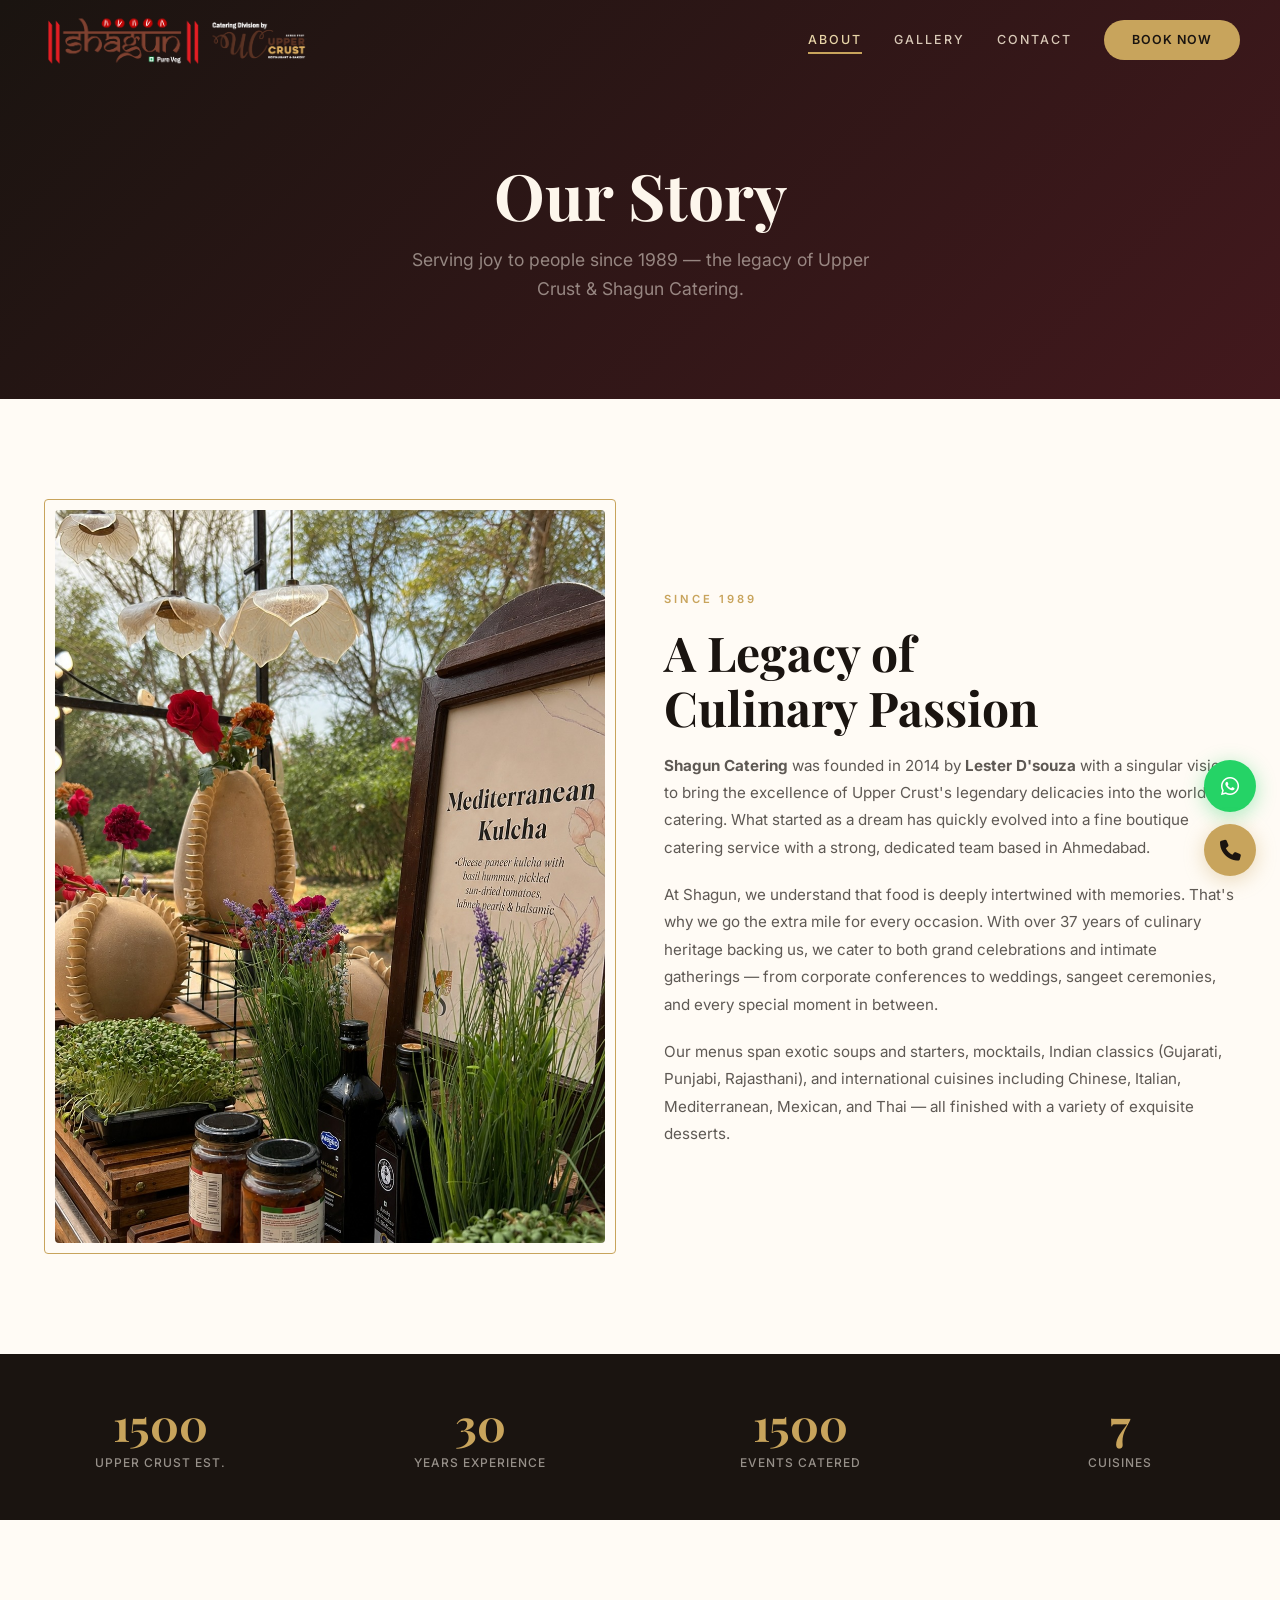
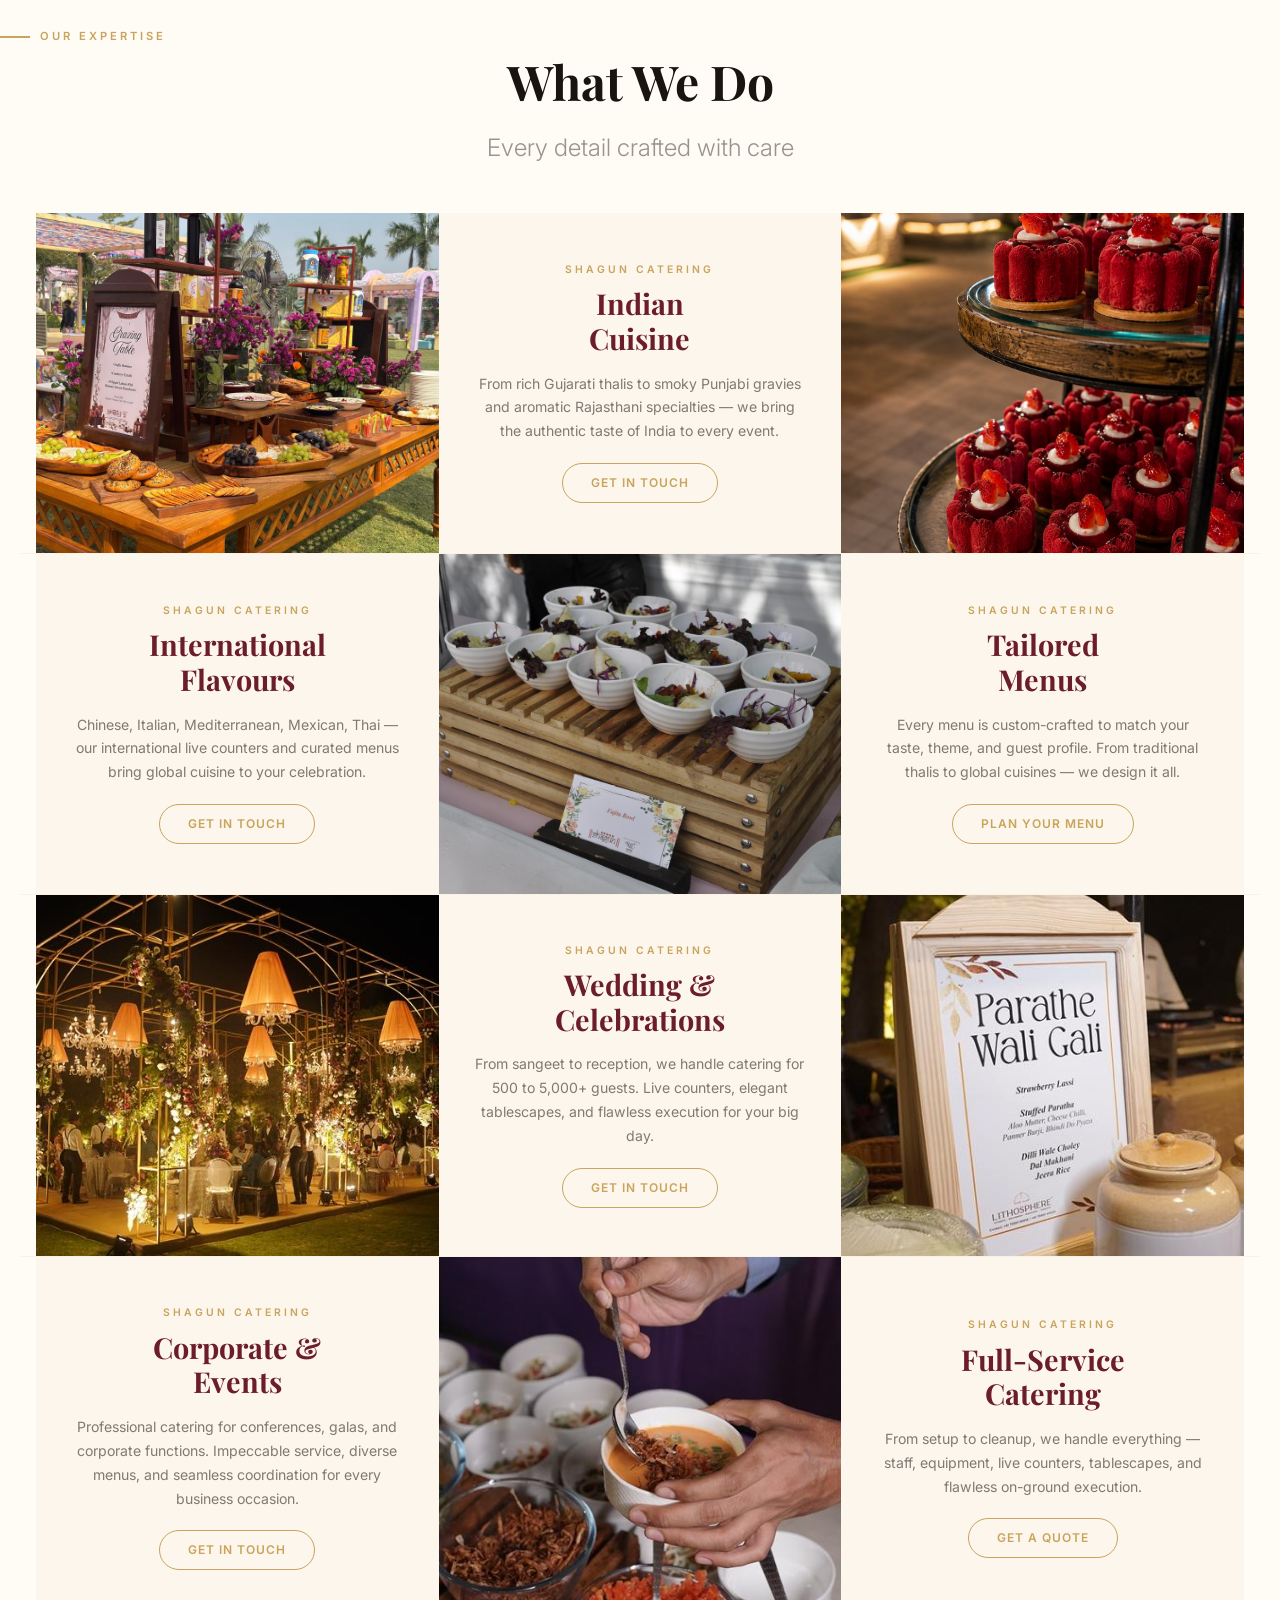
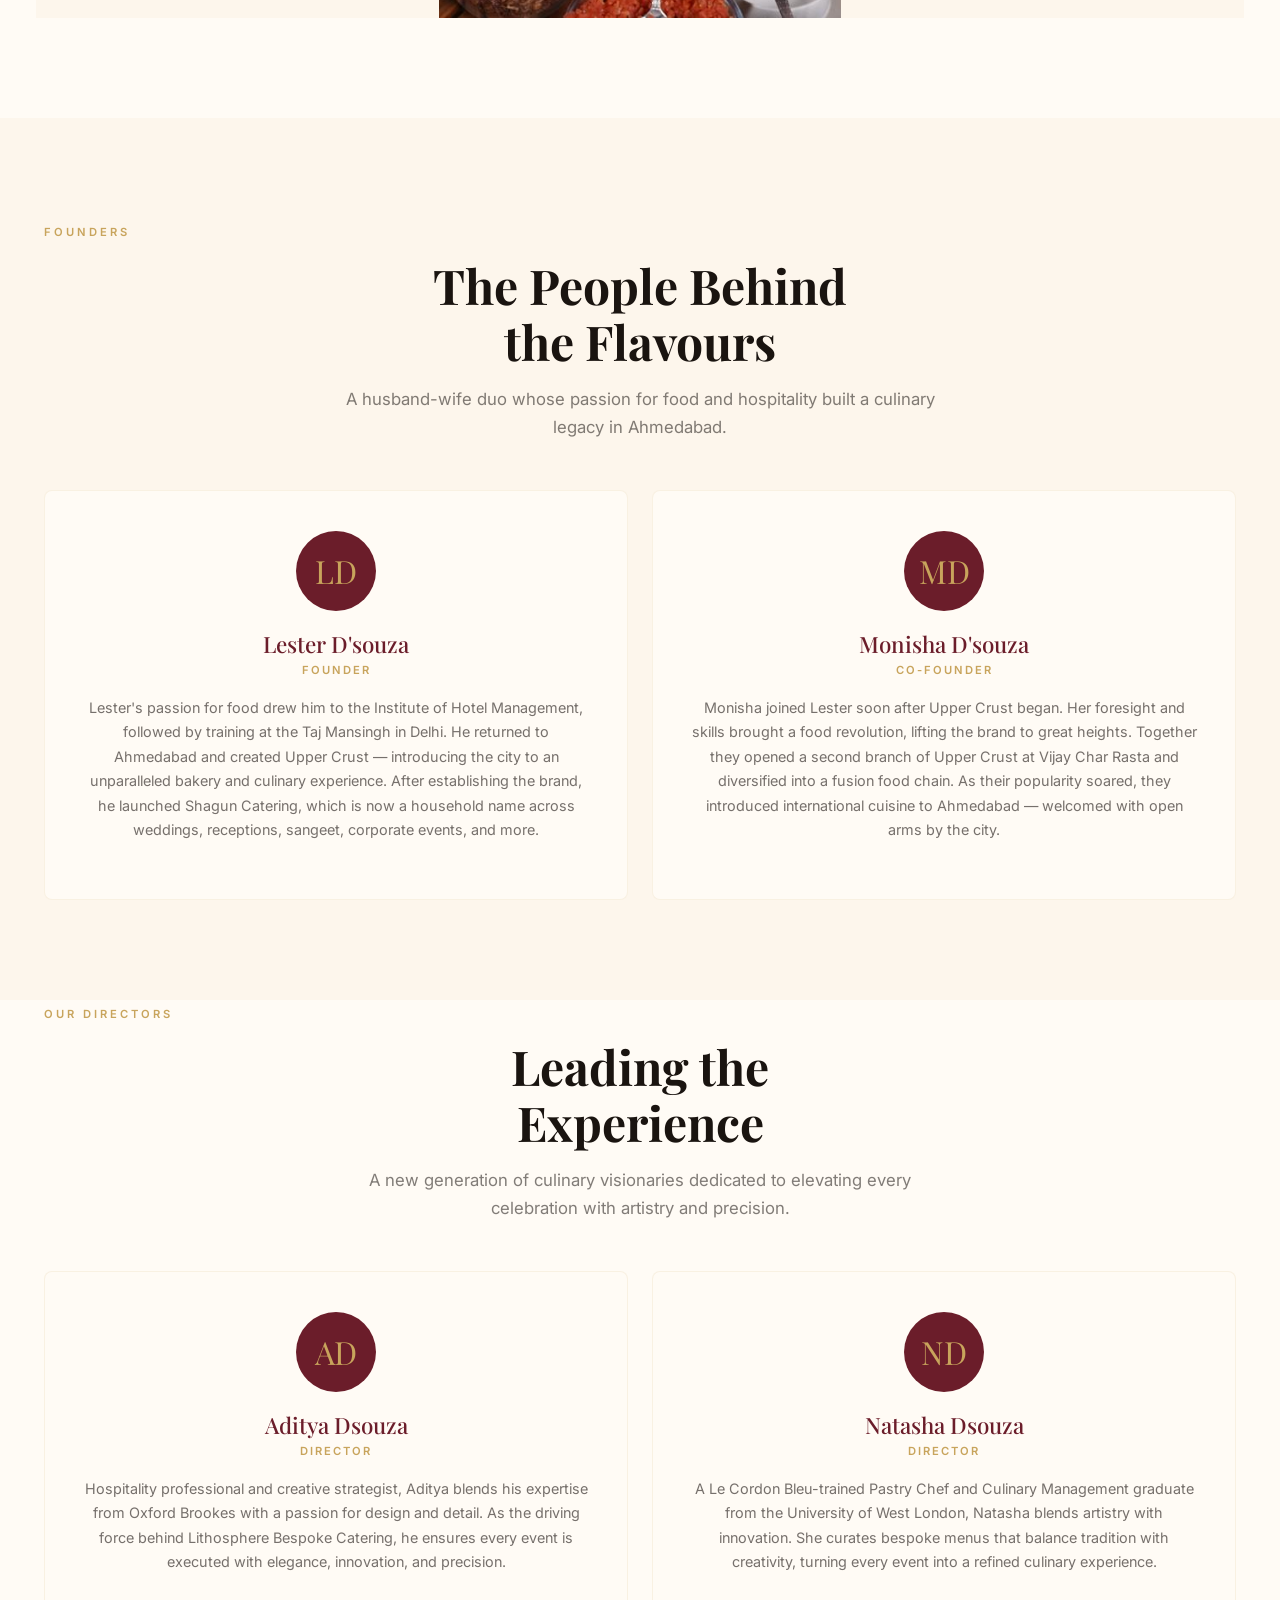
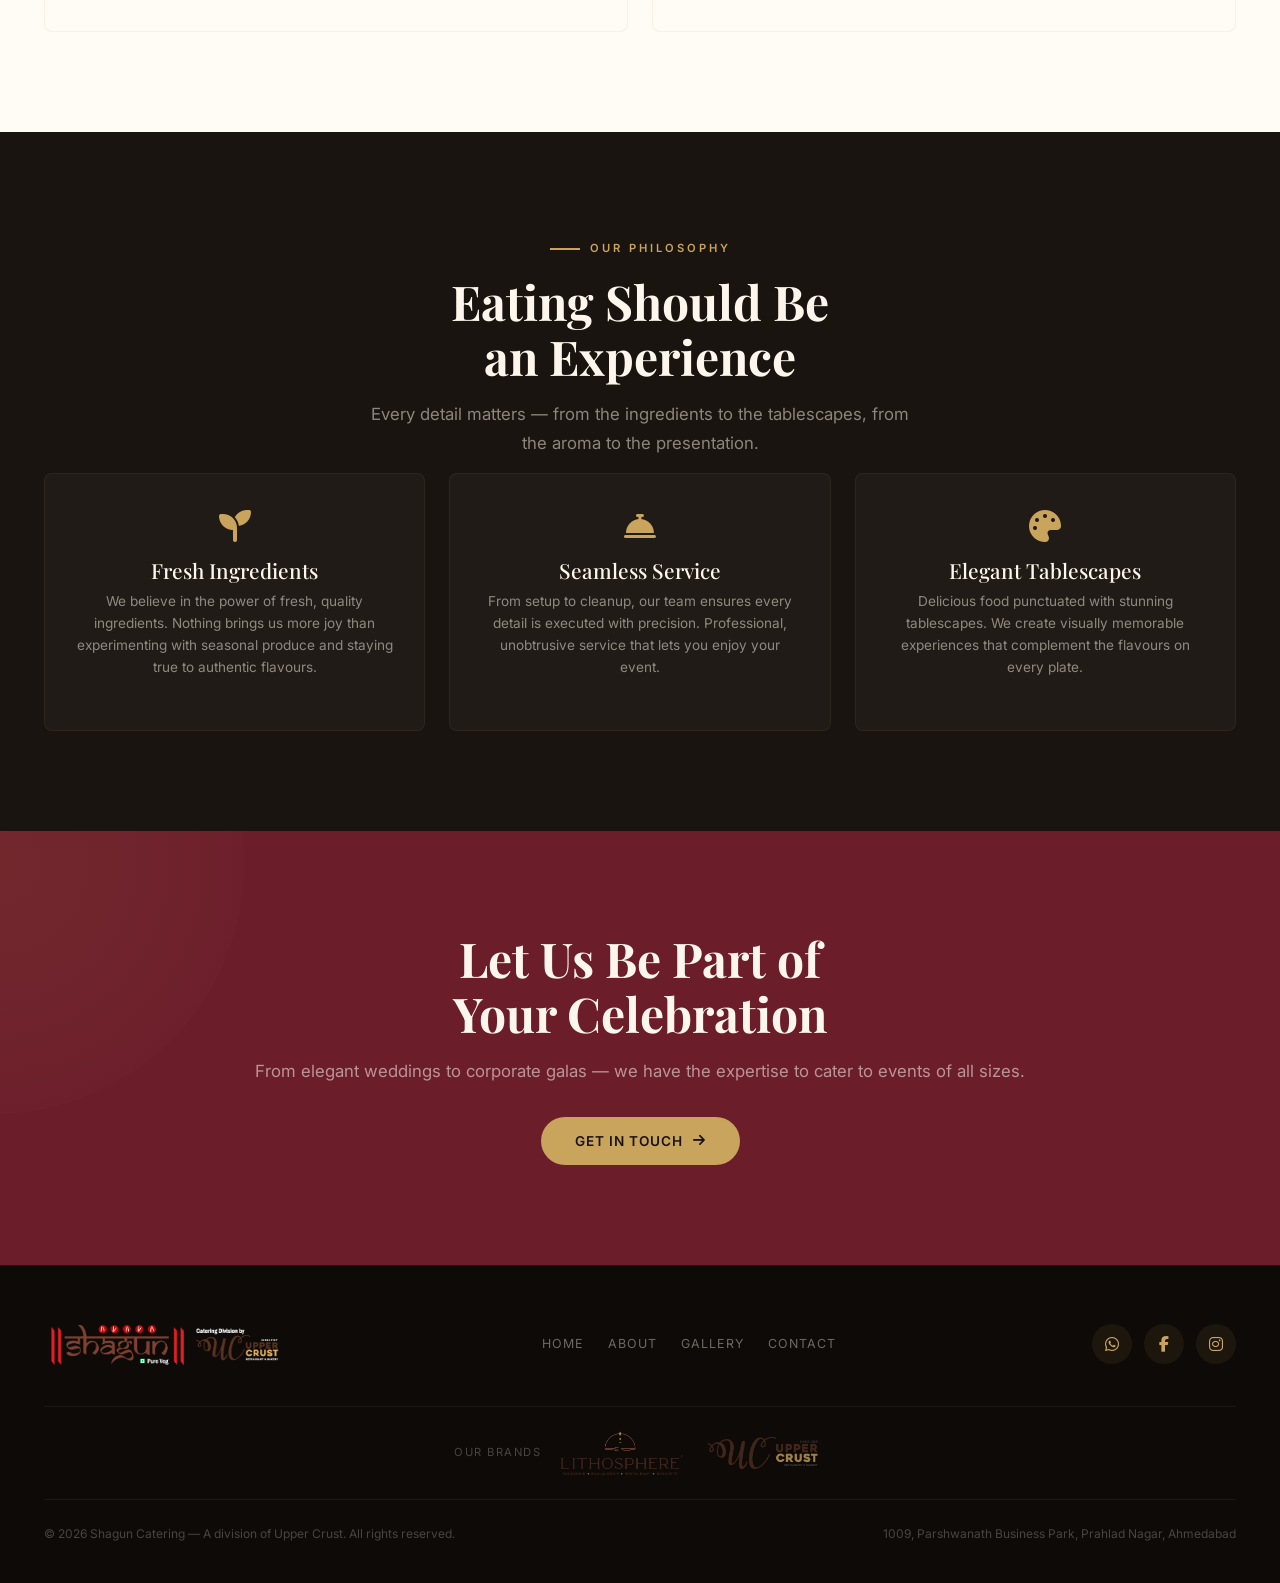
==== about.html @ 5790ae82 "Initial commit — Shagun Catering website" ====
<!DOCTYPE html>
<html lang="en">

<head>
  <meta charset="UTF-8">
  <meta name="viewport" content="width=device-width, initial-scale=1.0">
  <title>About Shagun Catering | Ahmedabad's Trusted Caterer Since 1989</title>
  <meta name="description"
    content="Learn about Shagun Catering — a division of Upper Crust. Founded by Lester & Monisha D'souza. Over 37 years of culinary excellence in Ahmedabad for weddings, corporate events & more.">
  <meta name="keywords"
    content="about Shagun Catering, Upper Crust Ahmedabad, Lester D'souza, catering Ahmedabad history, best caterer Ahmedabad">
  <meta name="author" content="Shagun Catering — A Division of Upper Crust">
  <!-- Open Graph -->
  <meta property="og:type" content="website">
  <meta property="og:site_name" content="Shagun Catering">
  <meta property="og:title" content="About Shagun Catering | Ahmedabad's Trusted Caterer Since 1989">
  <meta property="og:description"
    content="Learn about Shagun Catering — a division of Upper Crust. Over 37 years of culinary excellence in Ahmedabad.">
  <meta property="og:url" content="https://shaguncatering.com/about.html">
  <meta property="og:image" content="https://shaguncatering.com/images/Shagun-01%20shay.png">
  <meta property="og:locale" content="en_IN">
  <!-- Twitter Card -->
  <meta name="twitter:card" content="summary_large_image">
  <meta name="twitter:title" content="About Shagun Catering | Ahmedabad's Trusted Caterer Since 1989">
  <meta name="twitter:description"
    content="Learn about Shagun Catering — a division of Upper Crust. Over 37 years of culinary excellence.">
  <meta name="twitter:image" content="https://shaguncatering.com/images/Shagun-01%20shay.png">
  <!-- Canonical -->
  <link rel="canonical" href="https://shaguncatering.com/about.html">
  <!-- JSON-LD BreadcrumbList -->
  <script type="application/ld+json">
  {
    "@context": "https://schema.org",
    "@type": "BreadcrumbList",
    "itemListElement": [
      { "@type": "ListItem", "position": 1, "name": "Home", "item": "https://shaguncatering.com/" },
      { "@type": "ListItem", "position": 2, "name": "About", "item": "https://shaguncatering.com/about.html" }
    ]
  }
  </script>
  <!-- JSON-LD LocalBusiness -->
  <script type="application/ld+json">
  {
    "@context": "https://schema.org",
    "@type": "LocalBusiness",
    "name": "Shagun Catering",
    "alternateName": "Shagun Catering — A Division of Upper Crust",
    "description": "Ahmedabad's premier catering service since 1989. Specializing in weddings, corporate events, sangeet, and private celebrations.",
    "image": "https://shaguncatering.com/images/Shagun-01%20shay.png",
    "url": "https://shaguncatering.com/",
    "telephone": "+918980003121",
    "email": "catering@cafeuppercrust.com",
    "foundingDate": "1989",
    "areaServed": "Ahmedabad",
    "address": {
      "@type": "PostalAddress",
      "streetAddress": "1009, Parshwanath Business Park, Nr. Auda Garden, Prahlad Nagar",
      "addressLocality": "Ahmedabad",
      "addressRegion": "Gujarat",
      "postalCode": "380015",
      "addressCountry": "IN"
    },
    "parentOrganization": {
      "@type": "Organization",
      "name": "Upper Crust"
    },
    "aggregateRating": {
      "@type": "AggregateRating",
      "ratingValue": "4.9",
      "bestRating": "5",
      "ratingCount": "500"
    },
    "openingHoursSpecification": [
      {
        "@type": "OpeningHoursSpecification",
        "dayOfWeek": ["Monday","Tuesday","Wednesday","Thursday","Friday","Saturday"],
        "opens": "10:00",
        "closes": "20:00"
      }
    ],
    "sameAs": [
      "https://www.facebook.com/Shagun.uppercrust/",
      "https://www.instagram.com/shagunuppercrust/"
    ]
  }
  </script>
  <link rel="preconnect" href="https://fonts.googleapis.com">
  <link rel="preconnect" href="https://fonts.gstatic.com" crossorigin>
  <link
    href="https://fonts.googleapis.com/css2?family=Playfair+Display:ital,wght@0,400;0,500;0,600;0,700;0,800;1,400;1,500&family=Inter:wght@300;400;500;600;700&family=Great+Vibes&display=swap"
    rel="stylesheet">
  <link rel="stylesheet" href="https://cdnjs.cloudflare.com/ajax/libs/font-awesome/6.5.1/css/all.min.css">
  <link rel="icon" type="image/png" href="images/Shagun-01%20shay.png">
  <link href="https://cdn.jsdelivr.net/npm/bootstrap@5.3.3/dist/css/bootstrap.min.css" rel="stylesheet">
  <link rel="stylesheet" href="style.css">
</head>

<body>

  <nav class="nav" id="nav">
    <a href="index.html" class="nav-logo">
      <img src="images/Shagun-01%20shay.png" alt="Shagun Catering" fetchpriority="high">
    </a>
    <div class="hamburger" id="hamburger" role="button" aria-label="Toggle navigation" aria-expanded="false">
      <span></span><span></span><span></span>
    </div>
    <div class="nav-links" id="navLinks">
      <a href="about.html" class="active-page">About</a>
      <a href="gallery.html">Gallery</a>
      <a href="contact.html">Contact</a>
      <a href="contact.html" class="nav-cta">Book Now</a>
    </div>
  </nav>

  <!-- ===== HERO ===== -->
  <div class="page-hero page-hero-video">
    <video class="hero-bg-video" autoplay muted loop playsinline preload="auto">
      <source src="images/gallery/video_20260610_172848.mp4" type="video/mp4">
    </video>
    <h1>Our Story</h1>
    <p>Serving joy to people since 1989 — the legacy of Upper Crust &amp; Shagun Catering.</p>
  </div>

  <!-- ===== WELCOME / STORY ===== -->
  <section class="about-story">
    <div class="container">
      <div class="row align-items-center gx-5">
        <div class="col-lg-6 col-12">
          <div class="reveal-left">
            <div style="padding:10px;border:1.5px solid var(--gold);border-radius:4px;display:flex;align-items:center;line-height:0;">
              <img loading="lazy" decoding="async" src="images/gallery/IMG-20260613-WA0019.jpg"
                alt="Shagun Catering exquisite food presentation and plating at an event in Ahmedabad"
                style="display:block;width:100%;height:auto;">
            </div>
          </div>
        </div>
        <div class="col-lg-6 col-12">
          <div class="reveal-right">
            <div class="section-label section-label--no-line">Since 1989</div>
            <h2 class="section-title">A Legacy of<br>Culinary Passion</h2>
            <p><strong>Shagun Catering</strong> was founded in 2014 by <strong>Lester D'souza</strong> with a singular
              vision: to bring the excellence of Upper Crust's legendary delicacies into the world of catering. What
              started as a dream has quickly evolved into a fine boutique catering service with a strong, dedicated team
              based in Ahmedabad.</p>
            <p>At Shagun, we understand that food is deeply intertwined with memories. That's why we go the extra mile
              for every occasion. With over 37 years of culinary heritage backing us, we cater to both grand
              celebrations and intimate gatherings — from corporate conferences to weddings, sangeet ceremonies, and
              every special moment in between.</p>
            <p>Our menus span exotic soups and starters, mocktails, Indian classics (Gujarati, Punjabi, Rajasthani), and
              international cuisines including Chinese, Italian, Mediterranean, Mexican, and Thai — all finished with a
              variety of exquisite desserts.</p>
          </div>
        </div>
      </div>
    </div>
  </section>

  <!-- ===== STATS ===== -->
  <div class="row g-0 stats-row reveal-stagger">
    <div class="col-md-3 col-6">
      <div class="stat-item">
        <div class="stat-number" data-count="1989">0</div>
        <div class="stat-label">Upper Crust Est.</div>
      </div>
    </div>
    <div class="col-md-3 col-6">
      <div class="stat-item">
        <div class="stat-number" data-count="37+">0</div>
        <div class="stat-label">Years Experience</div>
      </div>
    </div>
    <div class="col-md-3 col-6">
      <div class="stat-item">
        <div class="stat-number" data-count="2000+">0</div>
        <div class="stat-label">Events Catered</div>
      </div>
    </div>
    <div class="col-md-3 col-6">
      <div class="stat-item">
        <div class="stat-number" data-count="7">0</div>
        <div class="stat-label">Cuisines</div>
      </div>
    </div>
  </div>

  <!-- ===== IMAGE GRID (lithosphere-style) ===== -->
  <section class="about-grid-section">
    <div class="section-label" style="text-align:center;justify-content:center;margin-bottom:8px;">Our Expertise</div>
    <h2 class="section-title" style="text-align:center;margin-bottom:48px;">What We Do<br><span
        style="font-size:0.5em;font-family:var(--font-body);font-weight:300;color:rgba(26,20,16,0.45);">Every detail
        crafted with care</span></h2>
    <div class="about-grid-row">
      <div class="about-grid-img" style="background-image:url(images/gallery/IMG-20251223-WA0033.jpg)"></div>
      <div class="about-grid-content">
        <span class="about-grid-sub">Shagun Catering</span>
        <h3 class="about-grid-title">Indian<br>Cuisine</h3>
        <p class="about-grid-desc">From rich Gujarati thalis to smoky Punjabi gravies and aromatic Rajasthani
          specialties — we bring the authentic taste of India to every event.</p>
        <a href="contact.html" class="btn btn-gold-outline" style="padding:10px 28px;font-size:0.75rem;">Get in
          Touch</a>
      </div>
      <div class="about-grid-img"
        style="background-image:url(images/gallery/WhatsApp%20Image%202026-06-12%20at%204.13.24%20PM%20%281%29.jpeg)">
      </div>
    </div>
    <div class="about-grid-row">
      <div class="about-grid-content">
        <span class="about-grid-sub">Shagun Catering</span>
        <h3 class="about-grid-title">International<br>Flavours</h3>
        <p class="about-grid-desc">Chinese, Italian, Mediterranean, Mexican, Thai — our international live counters and
          curated menus bring global cuisine to your celebration.</p>
        <a href="contact.html" class="btn btn-gold-outline" style="padding:10px 28px;font-size:0.75rem;">Get in
          Touch</a>
      </div>
      <div class="about-grid-img" style="background-image:url(images/gallery/_DSC0696.JPG)"></div>
      <div class="about-grid-content">
        <span class="about-grid-sub">Shagun Catering</span>
        <h3 class="about-grid-title">Tailored<br>Menus</h3>
        <p class="about-grid-desc">Every menu is custom-crafted to match your taste, theme, and guest profile. From
          traditional thalis to global cuisines — we design it all.</p>
        <a href="contact.html" class="btn btn-gold-outline" style="padding:10px 28px;font-size:0.75rem;">Plan Your
          Menu</a>
      </div>
    </div>
    <div class="about-grid-row">
      <div class="about-grid-img" style="background-image:url(images/gallery/DSC00355.JPG)"></div>
      <div class="about-grid-content">
        <span class="about-grid-sub">Shagun Catering</span>
        <h3 class="about-grid-title">Wedding &amp;<br>Celebrations</h3>
        <p class="about-grid-desc">From sangeet to reception, we handle catering for 500 to 5,000+ guests. Live
          counters, elegant tablescapes, and flawless execution for your big day.</p>
        <a href="contact.html" class="btn btn-gold-outline" style="padding:10px 28px;font-size:0.75rem;">Get in
          Touch</a>
      </div>
      <div class="about-grid-img" style="background-image:url(images/gallery/DSC00264.JPG)"></div>
    </div>
    <div class="about-grid-row">
      <div class="about-grid-content">
        <span class="about-grid-sub">Shagun Catering</span>
        <h3 class="about-grid-title">Corporate &amp;<br>Events</h3>
        <p class="about-grid-desc">Professional catering for conferences, galas, and corporate functions. Impeccable
          service, diverse menus, and seamless coordination for every business occasion.</p>
        <a href="contact.html" class="btn btn-gold-outline" style="padding:10px 28px;font-size:0.75rem;">Get in
          Touch</a>
      </div>
      <div class="about-grid-img" style="background-image:url(images/gallery/DSC00158.JPG)"></div>
      <div class="about-grid-content">
        <span class="about-grid-sub">Shagun Catering</span>
        <h3 class="about-grid-title">Full-Service<br>Catering</h3>
        <p class="about-grid-desc">From setup to cleanup, we handle everything — staff, equipment, live counters,
          tablescapes, and flawless on-ground execution.</p>
        <a href="contact.html" class="btn btn-gold-outline" style="padding:10px 28px;font-size:0.75rem;">Get a Quote</a>
      </div>
    </div>
  </section>

  <!-- ===== FOUNDERS ===== -->
  <section class="founders">
    <div class="container">
      <div class="section-label">Founders</div>
      <h2 class="section-title">The People Behind<br>the Flavours</h2>
      <p class="section-desc">A husband-wife duo whose passion for food and hospitality built a culinary legacy in
        Ahmedabad.</p>
      <div class="row g-4">
        <div class="col-lg-6 col-12">
          <div class="founder-card reveal-left">
            <div class="avatar">LD</div>
            <h3>Lester D'souza</h3>
            <div class="role">Founder</div>
            <p>Lester's passion for food drew him to the Institute of Hotel Management, followed by training at the Taj
              Mansingh in Delhi. He returned to Ahmedabad and created Upper Crust — introducing the city to an
              unparalleled bakery and culinary experience. After establishing the brand, he launched Shagun Catering,
              which is now a household name across weddings, receptions, sangeet, corporate events, and more.</p>
          </div>
        </div>
        <div class="col-lg-6 col-12">
          <div class="founder-card reveal-right">
            <div class="avatar">MD</div>
            <h3>Monisha D'souza</h3>
            <div class="role">Co-Founder</div>
            <p>Monisha joined Lester soon after Upper Crust began. Her foresight and skills brought a food revolution,
              lifting the brand to great heights. Together they opened a second branch of Upper Crust at Vijay Char
              Rasta and diversified into a fusion food chain. As their popularity soared, they introduced international
              cuisine to Ahmedabad — welcomed with open arms by the city.</p>
          </div>
        </div>
      </div>
    </div>
  </section>

  <!-- ===== DIRECTORS ===== -->
  <section class="founders" style="background:var(--cream-light);padding-top:0;">
    <div class="container">
      <div class="section-label">Our Directors</div>
      <h2 class="section-title">Leading the<br>Experience</h2>
      <p class="section-desc">A new generation of culinary visionaries dedicated to elevating every celebration with
        artistry and precision.</p>
      <div class="row g-4">
        <div class="col-lg-6 col-12">
          <div class="founder-card reveal-left">
            <div class="avatar">AD</div>
            <h3>Aditya Dsouza</h3>
            <div class="role">Director</div>
            <p>Hospitality professional and creative strategist, Aditya blends his expertise from Oxford Brookes with a
              passion for design and detail. As the driving force behind Lithosphere Bespoke Catering, he ensures every
              event is executed with elegance, innovation, and precision.</p>
          </div>
        </div>
        <div class="col-lg-6 col-12">
          <div class="founder-card reveal-right">
            <div class="avatar">ND</div>
            <h3>Natasha Dsouza</h3>
            <div class="role">Director</div>
            <p>A Le Cordon Bleu-trained Pastry Chef and Culinary Management graduate from the University of West London,
              Natasha blends artistry with innovation. She curates bespoke menus that balance tradition with creativity,
              turning every event into a refined culinary experience.</p>
          </div>
        </div>
      </div>
    </div>
  </section>

  <!-- ===== PHILOSOPHY ===== -->
  <section class="legacy-section">
    <div class="container">
      <div class="section-label">Our Philosophy</div>
      <h2 class="section-title">Eating Should Be<br>an Experience</h2>
      <p class="section-desc">Every detail matters — from the ingredients to the tablescapes, from the aroma to the
        presentation.</p>
      <div class="row g-4 justify-content-center reveal-stagger">
        <div class="col-lg-4 col-12">
          <div class="legacy-card">
            <i class="fas fa-seedling"></i>
            <h3>Fresh Ingredients</h3>
            <p>We believe in the power of fresh, quality ingredients. Nothing brings us more joy than experimenting with
              seasonal produce and staying true to authentic flavours.</p>
          </div>
        </div>
        <div class="col-lg-4 col-12">
          <div class="legacy-card">
            <i class="fas fa-concierge-bell"></i>
            <h3>Seamless Service</h3>
            <p>From setup to cleanup, our team ensures every detail is executed with precision. Professional,
              unobtrusive service that lets you enjoy your event.</p>
          </div>
        </div>
        <div class="col-lg-4 col-12">
          <div class="legacy-card">
            <i class="fas fa-palette"></i>
            <h3>Elegant Tablescapes</h3>
            <p>Delicious food punctuated with stunning tablescapes. We create visually memorable experiences that
              complement the flavours on every plate.</p>
          </div>
        </div>
      </div>
    </div>
  </section>

  <!-- ===== CTA ===== -->
  <section class="home-cta">
    <div class="container">
      <h2>Let Us Be Part of<br>Your Celebration</h2>
      <p>From elegant weddings to corporate galas — we have the expertise to cater to events of all sizes.</p>
      <a href="contact.html" class="btn btn-primary">
        Get in Touch <i class="fas fa-arrow-right"></i>
      </a>
    </div>
  </section>

  <footer class="footer">
    <div class="container">
      <div class="footer-top">
        <div class="footer-brand">
          <img loading="lazy" decoding="async" src="images/Shagun-01%20shay.png" alt="Shagun Catering">
        </div>
        <div class="footer-links">
          <a href="index.html">Home</a>
          <a href="about.html">About</a>
          <a href="gallery.html">Gallery</a>
          <a href="contact.html">Contact</a>
        </div>
        <div class="footer-social">
          <a href="https://wa.me/918980003121" target="_blank" aria-label="WhatsApp"><i class="fab fa-whatsapp"></i></a>
          <a href="https://www.facebook.com/Shagun.uppercrust/" target="_blank" aria-label="Facebook"><i
              class="fab fa-facebook-f"></i></a>
          <a href="https://www.instagram.com/shagunuppercrust/" target="_blank" aria-label="Instagram"><i
              class="fab fa-instagram"></i></a>

        </div>
      </div>
      <div class="footer-brands">
        <span>Our Brands</span>
        <a href="https://lithosphereuc.com/" target="_blank"><img loading="lazy" decoding="async"
            src="images/lithosphere.png" alt="Lithosphere"></a>
        <a href="https://cafeuppercrust.com/" target="_blank"><img loading="lazy" decoding="async"
            src="images/upper%20crust-logo.png" alt="Café Upper Crust"></a>
      </div>
      <div class="footer-bottom">
        <p>&copy; 2026 Shagun Catering — A division of Upper Crust. All rights reserved.</p>
        <p>1009, Parshwanath Business Park, Prahlad Nagar, Ahmedabad</p>
      </div>
    </div>
  </footer>

  <script>
    const nav = document.getElementById('nav');
    window.addEventListener('scroll', () => nav.classList.toggle('scrolled', window.scrollY > 80));

    const hamburger = document.getElementById('hamburger');
    const navLinks = document.getElementById('navLinks');
    hamburger.addEventListener('click', () => {
      hamburger.classList.toggle('active');
      navLinks.classList.toggle('open');
      hamburger.setAttribute('aria-expanded', navLinks.classList.contains('open'));
    });
    navLinks.querySelectorAll('a').forEach(l => l.addEventListener('click', () => {
      hamburger.classList.remove('active');
      navLinks.classList.remove('open');
    }));

    const revealObserver = new IntersectionObserver((entries) => {
      entries.forEach(e => e.target.classList.toggle('visible', e.isIntersecting));
    }, { threshold: 0.1, rootMargin: '0px 0px -60px 0px' });
    document.querySelectorAll('.reveal-left, .reveal-right, .reveal-stagger').forEach(el => revealObserver.observe(el));

    const counterObserver = new IntersectionObserver((entries) => {
      entries.forEach(entry => {
        if (entry.isIntersecting) {
          const el = entry.target;
          const raw = el.getAttribute('data-count');
          const target = parseInt(raw.replace('+', ''));
          const hasPlus = raw.includes('+');
          animateCounter(el, target, () => {
            if (hasPlus) el.textContent = raw;
            else if (raw === '1989') el.textContent = '1989';
          });
          counterObserver.unobserve(el);
        }
      });
    }, { threshold: 0.5 });

    function animateCounter(el, target, done) {
      let current = 0;
      const step = Math.ceil(target / 40);
      const interval = setInterval(() => {
        current += step;
        if (current >= target) { clearInterval(interval); el.textContent = target; done(); }
        else el.textContent = current;
      }, 40);
    }
    document.querySelectorAll('.stat-number[data-count]').forEach(el => counterObserver.observe(el));
  </script>
  <div class="floating-actions">
    <a href="https://wa.me/918980003121" target="_blank" class="floating-btn floating-btn-whatsapp"
      aria-label="WhatsApp">
      <i class="fab fa-whatsapp"></i>
    </a>
    <a href="tel:+918980003121" class="floating-btn floating-btn-phone" aria-label="Call">
      <i class="fas fa-phone"></i>
    </a>
  </div>

  <div class="mobile-cta-bar">
    <a href="contact.html" class="mobile-cta-btn mobile-cta-btn-enquiry">
      <i class="fas fa-envelope"></i> Enquiry
    </a>
    <a href="tel:+918980003121" class="mobile-cta-btn mobile-cta-btn-call">
      <i class="fas fa-phone"></i> Call
    </a>
    <a href="https://wa.me/918980003121" target="_blank" class="mobile-cta-btn mobile-cta-btn-whatsapp">
      <i class="fab fa-whatsapp"></i> WhatsApp
    </a>
  </div>

</body>

</html>
---- style.css ----
:root {
  --burgundy: #6B1D2A;
  --burgundy-dark: #4A131C;
  --cream: #FDF6EC;
  --cream-light: #FFFBF5;
  --gold: #C8A45C;
  --gold-light: #E8D5A8;
  --gold-dark: #A8883C;
  --charcoal: #1A1410;
  --charcoal-light: #2A2420;
  --sage: #8BA888;
  --sage-light: #B5CCB3;
  --white: #FFFFFF;
  --font-display: 'Playfair Display', Georgia, serif;
  --font-body: 'Inter', -apple-system, sans-serif;
  --nav-height: 80px;
  --transition: 0.4s cubic-bezier(0.25, 0.46, 0.45, 0.94);
}

*,
*::before,
*::after {
  margin: 0;
  padding: 0;
  box-sizing: border-box;
}

html {
  scroll-behavior: smooth;
  scroll-padding-top: var(--nav-height);
  overflow-x: hidden;
  width: 100%;
}

body {
  font-family: var(--font-body);
  background: var(--cream);
  color: var(--charcoal);
  overflow-x: hidden;
  width: 100%;
  max-width: 100vw;
  line-height: 1.6;
  -webkit-font-smoothing: antialiased;
}

img {
  max-width: 100%;
  height: auto;
  display: block;
}

a {
  text-decoration: none;
  color: inherit;
}

ul {
  list-style: none;
}

.container {
  max-width: 1240px;
  margin: 0 auto;
  padding: 0 24px;
}

/* ===== NAVIGATION ===== */
.nav {
  position: fixed;
  top: 0;
  left: 0;
  right: 0;
  height: var(--nav-height);
  z-index: 1000;
  display: flex;
  align-items: center;
  justify-content: space-between;
  padding: 0 40px;
  transition: var(--transition);
}

.nav.scrolled {
  background: rgba(20, 16, 14, 0.863);
  backdrop-filter: blur(16px);
  -webkit-backdrop-filter: blur(16px);
  box-shadow: 0 2px 40px rgba(0, 0, 0, 0.315);
}

.nav-logo {
  display: flex;
  align-items: center;
  gap: 12px;
  z-index: 1001;
}

.nav-logo img {
  height: 68px;
  width: auto;
  transition: var(--transition);
}

.nav-logo span {
  font-family: var(--font-display);
  font-size: 1.3rem;
  font-weight: 700;
  color: var(--cream);
  letter-spacing: 0.5px;
}

.nav-links {
  display: flex;
  align-items: center;
  gap: 32px;
}

.nav-links a {
  font-size: 0.78rem;
  font-weight: 500;
  letter-spacing: 2px;
  text-transform: uppercase;
  color: rgba(240, 226, 206, 0.877);
  position: relative;
  padding: 4px 0;
  transition: var(--transition);
}

.nav-links a::after {
  content: '';
  position: absolute;
  bottom: 0;
  left: 0;
  width: 0;
  height: 2px;
  background: var(--gold);
  transition: var(--transition);
}

.nav-links a:hover {
  color: var(--gold-light);
}

.nav-links a.active-page {
  color: var(--gold-light);
}

.nav-links a.active-page::after {
  width: 100%;
}

.nav-links a:hover::after {
  width: 100%;
}

.nav-cta {
  background: var(--gold);
  color: var(--charcoal) !important;
  padding: 10px 28px !important;
  border-radius: 24px;
  font-weight: 600 !important;
  letter-spacing: 1px !important;
  transition: var(--transition) !important;
}

.nav-cta::after {
  display: none !important;
}

.nav-cta:hover {
  background: var(--gold-light) !important;
  transform: scale(1.08);
  color: var(--charcoal) !important;
  box-shadow: 0 4px 20px rgba(200, 164, 92, 0.3);
}

.nav-cta.active-page {
  background: var(--gold) !important;
  color: var(--charcoal) !important;
}

.hamburger {
  display: none;
  flex-direction: column;
  gap: 5px;
  cursor: pointer;
  z-index: 1001;
  padding: 4px;
}

.hamburger span {
  width: 28px;
  height: 2px;
  background: var(--cream);
  transition: var(--transition);
  border-radius: 2px;
}

.hamburger.active span:nth-child(1) {
  transform: translateY(7px) rotate(45deg);
}

.hamburger.active span:nth-child(2) {
  opacity: 0;
}

.hamburger.active span:nth-child(3) {
  transform: translateY(-7px) rotate(-45deg);
}

/* ===== PAGE HERO BANNER ===== */
.page-hero {
  padding: 160px 0 80px;
  background: var(--charcoal);
  position: relative;
  overflow: hidden;
  text-align: center;
  background-size: cover;
  background-position: center;
  background-repeat: no-repeat;
  width: 100%;
  max-width: 100vw;
}

.page-hero::before {
  content: '';
  position: absolute;
  inset: 0;
  background: linear-gradient(135deg, rgba(26, 20, 16, 0.82), rgba(107, 29, 42, 0.5));
  z-index: 0;
}

.page-hero h1 {
  font-family: var(--font-display);
  font-size: clamp(2.8rem, 5vw, 4rem);
  font-weight: 700;
  color: var(--cream);
  position: relative;
  z-index: 1;
  line-height: 1.1;
}

.page-hero p {
  font-size: 1.1rem;
  color: rgba(253, 246, 236, 0.5);
  margin-top: 16px;
  position: relative;
  z-index: 1;
  max-width: 500px;
  margin-left: auto;
  margin-right: auto;
}

.page-hero-video {
  background: var(--charcoal) !important;
}

.hero-bg-video {
  position: absolute;
  top: 0;
  left: 0;
  width: 100%;
  height: 100%;
  max-width: 100%;
  object-fit: cover;
  z-index: 0;
}

/* ===== BUTTONS ===== */
.btn {
  display: inline-flex;
  align-items: center;
  gap: 10px;
  padding: 14px 34px;
  border-radius: 24px;
  font-family: var(--font-body);
  font-size: 0.85rem;
  font-weight: 600;
  letter-spacing: 1px;
  text-transform: uppercase;
  border: none;
  cursor: pointer;
  transition: var(--transition);
}

.btn-primary {
  --bs-btn-bg: var(--gold);
  --bs-btn-color: var(--charcoal);
  --bs-btn-border-color: var(--gold);
  --bs-btn-hover-bg: var(--gold-light);
  --bs-btn-hover-color: var(--charcoal);
  --bs-btn-hover-border-color: var(--gold-light);
  --bs-btn-active-bg: var(--gold-dark);
  --bs-btn-active-color: var(--charcoal);
  --bs-btn-active-border-color: var(--gold-dark);
  --bs-btn-focus-shadow-rgb: 200, 164, 92;
  background: var(--gold);
  color: var(--charcoal);
  border: none;
}

.btn-primary:hover {
  transform: translateY(-3px);
  box-shadow: 0 12px 40px rgba(200, 164, 92, 0.4);
}

.btn-outline {
  --bs-btn-color: var(--cream);
  --bs-btn-border-color: rgba(253, 246, 236, 0.25);
  --bs-btn-hover-bg: transparent;
  --bs-btn-hover-color: var(--gold);
  --bs-btn-hover-border-color: var(--gold);
  --bs-btn-active-bg: transparent;
  --bs-btn-active-color: var(--gold-light);
  --bs-btn-active-border-color: var(--gold-light);
  --bs-btn-focus-shadow-rgb: 200, 164, 92;
  background: transparent;
  color: var(--cream);
  border: 1.5px solid rgba(253, 246, 236, 0.25);
}

.btn-outline:hover {
  transform: translateY(-3px);
  box-shadow: 0 8px 24px rgba(200, 164, 92, 0.15);
}

.btn-gold-outline {
  --bs-btn-color: var(--gold);
  --bs-btn-border-color: var(--gold);
  --bs-btn-hover-bg: var(--gold);
  --bs-btn-hover-color: var(--charcoal);
  --bs-btn-hover-border-color: var(--gold);
  --bs-btn-active-bg: var(--gold-dark);
  --bs-btn-active-color: var(--charcoal);
  --bs-btn-active-border-color: var(--gold-dark);
  --bs-btn-focus-shadow-rgb: 200, 164, 92;
  background: transparent;
  color: var(--gold);
  border: 1.5px solid var(--gold);
}

.btn-gold-outline:hover {
  transform: translateY(-3px);
  box-shadow: 0 8px 24px rgba(200, 164, 92, 0.25);
}

.btn-dark {
  --bs-btn-bg: var(--charcoal);
  --bs-btn-color: var(--cream);
  --bs-btn-border-color: var(--charcoal);
  --bs-btn-hover-bg: var(--charcoal-light);
  --bs-btn-hover-color: var(--cream);
  --bs-btn-hover-border-color: var(--charcoal-light);
  --bs-btn-active-bg: var(--charcoal);
  --bs-btn-active-color: var(--cream);
  --bs-btn-active-border-color: var(--charcoal);
  --bs-btn-focus-shadow-rgb: 26, 20, 16;
  background: var(--charcoal);
  color: var(--cream);
}

.btn-dark:hover {
  transform: translateY(-3px);
  box-shadow: 0 8px 24px rgba(0, 0, 0, 0.2);
}

/* ===== SECTION COMMON ===== */
section {
  position: relative;
}

.section-label {
  display: inline-flex;
  align-items: center;
  gap: 10px;
  font-size: 0.7rem;
  font-weight: 600;
  letter-spacing: 3px;
  text-transform: uppercase;
  color: var(--gold);
  margin-bottom: 16px;
}

.section-label::before {
  content: '';
  width: 30px;
  height: 1.5px;
  background: var(--gold);
}

.section-label--no-line::before {
  display: none;
}

.section-title {
  font-family: var(--font-display);
  font-size: clamp(2rem, 4vw, 3rem);
  font-weight: 700;
  color: var(--charcoal);
  line-height: 1.15;
  margin-bottom: 16px;
}

.section-desc {
  font-size: 1.05rem;
  color: rgba(26, 20, 16, 0.55);
  max-width: 560px;
  line-height: 1.7;
}

/* ===== REVEAL ===== */
.reveal-left {
  opacity: 0;
  transform: translateX(-60px);
  transition: opacity 0.8s ease, transform 0.8s ease;
}

.reveal-left.visible {
  opacity: 1;
  transform: translateX(0);
}

.reveal-right {
  opacity: 0;
  transform: translateX(60px);
  transition: opacity 0.8s ease, transform 0.8s ease;
}

.reveal-right.visible {
  opacity: 1;
  transform: translateX(0);
}

.reveal-stagger>* {
  opacity: 0;
  transform: translateY(30px);
  transition: opacity 0.6s ease, transform 0.6s ease;
}

.reveal-stagger.visible>*:nth-child(1) {
  transition-delay: 0s;
  opacity: 1;
  transform: translateY(0);
}

.reveal-stagger.visible>*:nth-child(2) {
  transition-delay: 0.1s;
  opacity: 1;
  transform: translateY(0);
}

.reveal-stagger.visible>*:nth-child(3) {
  transition-delay: 0.2s;
  opacity: 1;
  transform: translateY(0);
}

.reveal-stagger.visible>*:nth-child(4) {
  transition-delay: 0.3s;
  opacity: 1;
  transform: translateY(0);
}

.reveal-stagger.visible>*:nth-child(5) {
  transition-delay: 0.4s;
  opacity: 1;
  transform: translateY(0);
}

.reveal-stagger.visible>*:nth-child(6) {
  transition-delay: 0.5s;
  opacity: 1;
  transform: translateY(0);
}

/* ===== TAGLINE BAR ===== */
.tagline-bar {
  background: var(--burgundy);
  padding: 18px 0;
  overflow: hidden;
}

.tagline-track {
  display: flex;
  gap: 48px;
  animation: scrollTagline 24s linear infinite;
  width: fit-content;
}

.tagline-track span {
  font-family: var(--font-display);
  font-size: 0.95rem;
  font-style: italic;
  color: rgba(253, 246, 236, 0.6);
  white-space: nowrap;
  letter-spacing: 1px;
}

.tagline-track span em {
  color: var(--gold-light);
  font-style: normal;
  font-weight: 600;
}

@keyframes scrollTagline {
  0% {
    transform: translateX(0);
  }

  100% {
    transform: translateX(-50%);
  }
}

/* ===== HERO ===== */
.hero {
  min-height: 100vh;
  display: flex;
  background: var(--charcoal);
  position: relative;
  overflow: hidden;
}

.hero::before {
  content: '';
  position: absolute;
  inset: 0;
  background: radial-gradient(ellipse at 30% 50%, rgba(107, 29, 42, 0.3) 0%, transparent 70%);
  z-index: 1;
}

.hero-left {
  flex: 1;
  display: flex;
  align-items: center;
  justify-content: center;
  padding: 120px 60px 80px;
  position: relative;
  z-index: 2;
}

.hero-content {
  max-width: 540px;
}

.hero-badge {
  display: inline-flex;
  align-items: center;
  gap: 8px;
  font-size: 0.7rem;
  font-weight: 600;
  letter-spacing: 3px;
  text-transform: uppercase;
  color: var(--gold);
  border: 1px solid rgba(200, 164, 92, 0.3);
  padding: 8px 18px;
  border-radius: 20px;
  margin-bottom: 32px;
  opacity: 0;
  transform: translateY(20px);
  animation: fadeUp 0.8s 0.2s forwards;
}

.hero-badge i {
  font-size: 0.6rem;
}

.hero-title {
  font-family: var(--font-display);
  font-size: clamp(2.8rem, 6vw, 4.8rem);
  font-weight: 700;
  line-height: 1.05;
  color: var(--cream);
  margin-bottom: 8px;
  opacity: 0;
  transform: translateY(30px);
  animation: fadeUp 0.8s 0.4s forwards;
}

.hero-title em {
  font-family: 'Great Vibes', cursive;
  font-style: normal;
  color: var(--gold);
  font-weight: 400;
  font-size: 1.15em;
  letter-spacing: 1px;
}

.hero-subtitle {
  font-size: clamp(1rem, 1.8vw, 1.2rem);
  font-weight: 300;
  color: rgba(253, 246, 236, 0.7);
  margin-bottom: 40px;
  line-height: 1.7;
  max-width: 450px;
  opacity: 0;
  transform: translateY(30px);
  animation: fadeUp 0.8s 0.6s forwards;
}

.hero-actions {
  display: flex;
  gap: 16px;
  flex-wrap: wrap;
  opacity: 0;
  transform: translateY(30px);
  animation: fadeUp 0.8s 0.8s forwards;
}

.hero-right {
  flex: 1;
  position: relative;
  overflow: hidden;
  min-height: 50vh;
}

.hero-slideshow {
  position: absolute;
  inset: 0;
  width: 100%;
  height: 100%;
}

.hero-slide {
  position: absolute;
  inset: 0;
  width: 100%;
  height: 100%;
  max-width: 100%;
  object-fit: cover;
  opacity: 0;
  transition: opacity 1.5s ease;
  transform: scale(1.05);
  animation: heroZoom 20s ease-in-out infinite alternate;
}

.hero-slide.active {
  opacity: 1;
}

.hero-slide.hero-video {
  object-fit: cover;
}

.hero-overlay {
  position: absolute;
  inset: 0;
  background: linear-gradient(90deg, var(--charcoal) 0%, transparent 50%);
}

@keyframes fadeUp {
  to {
    opacity: 1;
    transform: translateY(0);
  }
}

@keyframes heroZoom {
  from {
    transform: scale(1.05);
  }

  to {
    transform: scale(1.15);
  }
}

/* ===== SATISFIED CLIENTS ===== */
.clients-section {
  padding: 100px 0;
  background: #f8f5ef;
  text-align: center;
  overflow: hidden;
  position: relative;
}

.clients-section::before {
  content: '';
  position: absolute;
  top: 0;
  left: 0;
  right: 0;
  height: 1px;
  background: linear-gradient(90deg, transparent, rgba(200, 164, 92, 0.25), transparent);
}

.clients-section::after {
  content: '';
  position: absolute;
  bottom: 0;
  left: 0;
  right: 0;
  height: 1px;
  background: linear-gradient(90deg, transparent, rgba(200, 164, 92, 0.25), transparent);
}

.clients-title {
  font-family: var(--font-display);
  font-size: clamp(2rem, 3.2vw, 2.5rem);
  font-weight: 700;
  color: var(--burgundy);
  margin-bottom: 12px;
  letter-spacing: 1.5px;
  position: relative;
}

.clients-title-sub {
  font-size: 0.75rem;
  font-weight: 500;
  letter-spacing: 3px;
  text-transform: uppercase;
  color: rgba(107, 29, 42, 0.4);
  margin-bottom: 40px;
}

.client-marquee {
  overflow: hidden;
  width: 100%;
  mask-image: linear-gradient(90deg, transparent 0%, #000 8%, #000 92%, transparent 100%);
  -webkit-mask-image: linear-gradient(90deg, transparent 0%, #000 8%, #000 92%, transparent 100%);
  padding: 8px 0;
}

.client-track {
  display: flex;
  align-items: center;
  gap: 0;
  width: max-content;
  will-change: transform;
}

.client-track-inner {
  display: flex;
  align-items: center;
  gap: 0;
}

.client-logo {
  flex-shrink: 0;
  display: flex;
  align-items: center;
  justify-content: center;
  width: 180px;
  height: 80px;
  margin: 0 20px;
  transition: transform 0.4s cubic-bezier(0.25, 0.46, 0.45, 0.94);
}

.client-logo img {
  width: 100%;
  height: 100%;
  object-fit: contain;
  opacity: 0.9;
  transition: opacity 0.4s ease, transform 0.4s cubic-bezier(0.25, 0.46, 0.45, 0.94);
  border-radius: 4px;
}

.client-logo:hover {
  transform: scale(1.08);
}

.client-logo:hover img {
  opacity: 1;
  transform: scale(1.05);
  box-shadow: 0 8px 32px rgba(26, 20, 16, 0.12);
}

@media (max-width: 1024px) {
  .client-logo {
    width: 150px;
    height: 70px;
    margin: 0 16px;
  }
}

@media (max-width: 768px) {
  .clients-section {
    padding: 56px 0 64px;
  }

  .clients-title-sub {
    margin-bottom: 32px;
  }

  .client-logo {
    width: 120px;
    height: 60px;
    margin: 0 12px;
  }
}

@media (max-width: 480px) {
  .clients-section {
    padding: 44px 0 52px;
  }

  .client-logo {
    width: 100px;
    height: 50px;
    margin: 0 10px;
  }
}

/* ===== CUISINES ===== */
.cuisines {
  padding: 100px 0;
  background: var(--cream);
}

.cuisines .section-label,
.cuisines .section-title,
.cuisines .section-desc {
  text-align: center;
  margin-left: auto;
  margin-right: auto;
}

.cuisines .section-label::before {
  display: none;
}

.cuisines .section-desc {
  margin-bottom: 56px;
}

.cuisine-card {
  position: relative;
  height: 240px;
  border-radius: 4px;
  overflow: hidden;
  cursor: pointer;
  display: flex;
  align-items: center;
  justify-content: center;
  text-align: center;
}

.cuisine-card.featured {
  grid-column: span 2;
  height: 240px;
}

.cuisine-card img {
  position: absolute;
  inset: 0;
  width: 100%;
  height: 100%;
  object-fit: cover;
  transition: transform 0.8s ease;
}

.cuisine-card:hover img {
  transform: scale(1.08);
}

.cuisine-overlay {
  position: absolute;
  inset: 0;
  background: linear-gradient(135deg, rgba(26, 20, 16, 0.75), rgba(107, 29, 42, 0.55));
  z-index: 1;
  transition: var(--transition);
}

.cuisine-card:hover .cuisine-overlay {
  background: linear-gradient(135deg, rgba(26, 20, 16, 0.85), rgba(107, 29, 42, 0.7));
}

.cuisine-card h3 {
  position: relative;
  z-index: 2;
  font-family: var(--font-display);
  font-size: 1.5rem;
  font-weight: 600;
  color: var(--cream);
}

.cuisine-card p {
  position: relative;
  z-index: 2;
  color: var(--gold-light);
  font-size: 0.8rem;
  margin-top: 6px;
  opacity: 0;
  transform: translateY(10px);
  transition: var(--transition);
}

.cuisine-card:hover p {
  opacity: 1;
  transform: translateY(0);
}

/* ===== HOME ABOUT PREVIEW ===== */
.home-about-preview {
  padding: 100px 0;
  background: var(--cream-light);
}

.hap-content p {
  font-size: 0.95rem;
  line-height: 1.8;
  color: rgba(26, 20, 16, 0.7);
  margin-bottom: 32px;
}

.hap-visual {
  position: relative;
  overflow: hidden;
}

.hap-visual img {
  width: 100%;
  height: auto;
  aspect-ratio: 1536 / 896;
  object-fit: contain;
  border-radius: 4px;
}

.hap-visual::before {
  content: '';
  position: absolute;
  top: -16px;
  left: -16px;
  right: 16px;
  bottom: 16px;
  border: 2px solid var(--gold);
  border-radius: 4px;
  z-index: -1;
  opacity: 0.5;
}

.hap-exp-badge {
  position: absolute;
  bottom: -20px;
  right: -20px;
  background: var(--gold);
  color: var(--charcoal);
  padding: 18px 24px;
  text-align: center;
  border-radius: 4px;
}

.hap-exp-badge strong {
  display: block;
  font-family: var(--font-display);
  font-size: 2.2rem;
  font-weight: 700;
  line-height: 1;
}

.hap-exp-badge span {
  font-size: 0.7rem;
  font-weight: 600;
  letter-spacing: 1px;
  text-transform: uppercase;
}

/* ===== STATS ROW ===== */
.stats-row {
  background: var(--charcoal);
}

.stat-item {
  text-align: center;
  padding: 48px 20px;
  border-right: 1px solid rgba(253, 246, 236, 0.08);
}

.stat-item:last-child {
  border-right: none;
}

.stat-number {
  font-family: var(--font-display);
  font-size: 2.8rem;
  font-weight: 700;
  color: var(--gold);
  line-height: 1;
  margin-bottom: 6px;
}

.stat-label {
  font-size: 0.75rem;
  color: rgba(253, 246, 236, 0.55);
  letter-spacing: 1px;
  text-transform: uppercase;
  font-weight: 500;
}

/* ===== TESTIMONIALS ===== */
.testimonials {
  padding: 100px 0;
  background: var(--cream);
  overflow: hidden;
}

.testimonials .section-label,
.testimonials .section-title,
.testimonials .section-desc {
  text-align: center;
  margin-left: auto;
  margin-right: auto;
}

.testimonials .section-label::before {
  display: none;
}

.testimonials .section-desc {
  margin-bottom: 48px;
}

.testimonial-track {
  display: flex;
  gap: 24px;
  overflow-x: auto;
  scroll-snap-type: x mandatory;
  -webkit-overflow-scrolling: touch;
  padding: 8px 4px 24px;
  scrollbar-width: none;
}

.testimonial-track::-webkit-scrollbar {
  display: none;
}

.testimonial-card {
  flex: 0 0 380px;
  scroll-snap-align: start;
  background: var(--cream-light);
  border: 1px solid rgba(200, 164, 92, 0.12);
  border-radius: 8px;
  padding: 36px 32px;
  transition: var(--transition);
}

.testimonial-card:hover {
  border-color: var(--gold);
  box-shadow: 0 12px 48px rgba(200, 164, 92, 0.15);
  transform: translateY(-5px);
}

.testimonial-stars {
  color: var(--gold);
  font-size: 0.8rem;
  margin-bottom: 16px;
  letter-spacing: 2px;
}

.testimonial-text {
  font-family: var(--font-display);
  font-size: 1.05rem;
  font-style: italic;
  color: var(--charcoal);
  line-height: 1.7;
  margin-bottom: 20px;
}

.testimonial-author {
  font-size: 0.85rem;
  font-weight: 600;
  color: var(--burgundy);
}

.testimonial-author span {
  display: block;
  font-size: 0.75rem;
  font-weight: 400;
  color: rgba(26, 20, 16, 0.4);
  margin-top: 2px;
}

/* ===== HOME CTA ===== */
.home-cta {
  padding: 100px 0;
  background: var(--burgundy);
  text-align: center;
  position: relative;
  overflow: hidden;
}

.home-cta::before {
  content: '';
  position: absolute;
  top: -50%;
  left: -20%;
  width: 500px;
  height: 500px;
  max-width: 100vw;
  background: radial-gradient(circle, rgba(200, 164, 92, 0.08), transparent);
  border-radius: 50%;
}

.home-cta h2 {
  font-family: var(--font-display);
  font-size: clamp(2rem, 4vw, 3rem);
  font-weight: 700;
  color: var(--cream);
  line-height: 1.15;
  margin-bottom: 16px;
  position: relative;
  z-index: 1;
}

.home-cta p {
  font-size: 1.05rem;
  color: rgba(253, 246, 236, 0.55);
  margin-bottom: 32px;
  position: relative;
  z-index: 1;
}

/* ===== FOOTER ===== */
.footer {
  background: #0D0A07;
  padding: 48px 0 24px;
  border-top: 1px solid rgba(200, 164, 92, 0.08);
}

.footer-top {
  display: flex;
  justify-content: space-between;
  align-items: center;
  flex-wrap: wrap;
  gap: 24px;
  margin-bottom: 32px;
}

.footer-brand {
  display: flex;
  align-items: center;
  gap: 12px;
}

.footer-brand img {
  height: 60px;
  width: auto;
}

.footer-links {
  display: flex;
  gap: 24px;
}

.footer-links a {
  font-size: 0.78rem;
  color: rgba(253, 246, 236, 0.4);
  letter-spacing: 1px;
  text-transform: uppercase;
  transition: var(--transition);
}

.footer-links a:hover {
  color: var(--gold);
}

.footer-social {
  display: flex;
  gap: 12px;
}

.footer-social a {
  width: 40px;
  height: 40px;
  border-radius: 50%;
  background: rgba(200, 164, 92, 0.08);
  display: flex;
  align-items: center;
  justify-content: center;
  color: var(--gold);
  font-size: 1rem;
  transition: var(--transition);
}

.footer-social a:hover {
  background: var(--gold);
  color: var(--charcoal);
  transform: translateY(-3px);
}

.footer-bottom {
  display: flex;
  justify-content: space-between;
  align-items: center;
  flex-wrap: wrap;
  gap: 12px;
  padding-top: 24px;
  border-top: 1px solid rgba(253, 246, 236, 0.06);
}

.footer-bottom p {
  font-size: 0.75rem;
  color: rgba(253, 246, 236, 0.25);
}

.footer-brands {
  display: flex;
  align-items: center;
  justify-content: center;
  gap: 20px;
  padding: 24px 0;
  border-top: 1px solid rgba(253, 246, 236, 0.06);
  flex-wrap: wrap;
}

.footer-brands span {
  font-size: 0.7rem;
  color: rgba(253, 246, 236, 0.25);
  text-transform: uppercase;
  letter-spacing: 1.5px;
}

.footer-brands a {
  font-size: 0.82rem;
  color: rgba(200, 164, 92, 0.5);
  transition: var(--transition);
  display: flex;
  align-items: center;
  gap: 6px;
}

.footer-brands a:hover {
  color: var(--gold);
}

.footer-brands a img {
  height: 44px;
  width: auto;
  opacity: 0.7;
  transition: opacity 0.3s ease;
}

.footer-brands a:hover img {
  opacity: 1;
}

/* ===== ABOUT IMAGE GRID (lithosphere-style) ===== */
.about-grid-section {
  padding: 100px 0;
  background: var(--cream-light);
  overflow: hidden;
}

.about-grid-row {
  display: grid;
  grid-template-columns: 1fr 1fr 1fr;
  max-width: 1240px;
  margin: 0 auto;
  padding: 0 16px;
}

.about-grid-row+.about-grid-row {
  border-top: 1px solid rgba(200, 164, 92, 0.1);
}

.about-grid-img {
  min-height: 340px;
  background-size: cover;
  background-position: center;
  background-repeat: no-repeat;
  width: 100%;
}

.about-grid-content {
  background: var(--cream);
  display: flex;
  flex-direction: column;
  justify-content: center;
  align-items: center;
  text-align: center;
  padding: 48px 36px;
}

.about-grid-sub {
  font-size: 0.65rem;
  font-weight: 600;
  letter-spacing: 3px;
  text-transform: uppercase;
  color: var(--gold);
  margin-bottom: 8px;
}

.about-grid-title {
  font-family: var(--font-display);
  font-size: 1.8rem;
  font-weight: 700;
  color: var(--burgundy);
  line-height: 1.2;
  margin-bottom: 16px;
}

.about-grid-desc {
  font-size: 0.88rem;
  color: rgba(26, 20, 16, 0.55);
  line-height: 1.7;
  margin-bottom: 20px;
  max-width: 340px;
}

.about-grid-reverse .about-grid-content {
  order: -1;
}

@media (max-width: 900px) {

  .about-grid-row,
  .about-grid-reverse {
    grid-template-columns: 1fr;
  }

  .about-grid-reverse .about-grid-content {
    order: 0;
  }

  .about-grid-img {
    min-height: 240px;
  }

  .about-grid-content {
    padding: 36px 24px;
  }

  .about-grid-title {
    font-size: 1.5rem;
  }
}

/* ===== ABOUT PAGE ===== */
.about-story {
  padding: 100px 0;
  background: var(--cream-light);
}

.about-story img {
  width: 100%;
  height: 500px;
  object-fit: cover;
  border-radius: 4px;
}

.about-story p {
  font-size: 0.95rem;
  line-height: 1.8;
  color: rgba(26, 20, 16, 0.7);
  margin-bottom: 20px;
}

.founders {
  padding: 100px 0;
  background: var(--cream);
}

.founders .section-label,
.founders .section-title,
.founders .section-desc {
  text-align: center;
  margin-left: auto;
  margin-right: auto;
}

.founders .section-label::before {
  display: none;
}

.founders .section-desc {
  margin-bottom: 48px;
  max-width: 600px;
}

.founder-card {
  background: var(--cream-light);
  border: 1px solid rgba(200, 164, 92, 0.12);
  border-radius: 8px;
  padding: 40px 36px;
  text-align: center;
  transition: var(--transition);
}

.founder-card:hover {
  border-color: var(--gold);
  box-shadow: 0 16px 56px rgba(200, 164, 92, 0.18);
  transform: translateY(-6px);
}

.founder-card .avatar {
  width: 80px;
  height: 80px;
  border-radius: 50%;
  background: var(--burgundy);
  display: flex;
  align-items: center;
  justify-content: center;
  margin: 0 auto 20px;
  font-size: 2rem;
  color: var(--gold);
  font-family: var(--font-display);
}

.founder-card h3 {
  font-family: var(--font-display);
  font-size: 1.4rem;
  color: var(--burgundy);
  margin-bottom: 4px;
}

.founder-card .role {
  font-size: 0.7rem;
  font-weight: 600;
  letter-spacing: 2px;
  text-transform: uppercase;
  color: var(--gold);
  margin-bottom: 16px;
}

.founder-card p {
  font-size: 0.9rem;
  color: rgba(26, 20, 16, 0.6);
  line-height: 1.7;
}

.founder-card .social a {
  display: inline-flex;
  width: 36px;
  height: 36px;
  border-radius: 50%;
  background: var(--cream);
  align-items: center;
  justify-content: center;
  color: var(--gold);
  font-size: 0.9rem;
  margin: 16px 4px 0;
  transition: var(--transition);
}

.founder-card .social a:hover {
  background: var(--gold);
  color: var(--charcoal);
}

.legacy-section {
  padding: 100px 0;
  background: var(--charcoal);
  color: var(--cream);
  text-align: center;
}

.legacy-section .section-title {
  color: var(--cream);
}

.legacy-section .section-desc {
  color: rgba(253, 246, 236, 0.5);
  margin-left: auto;
  margin-right: auto;
}

.legacy-grid {
  margin-top: 56px;
}

.legacy-card {
  background: rgba(253, 246, 236, 0.03);
  border: 1px solid rgba(200, 164, 92, 0.08);
  border-radius: 8px;
  padding: 36px 28px;
  text-align: center;
  transition: var(--transition);
}

.legacy-card:hover {
  border-color: var(--gold);
  box-shadow: 0 16px 56px rgba(200, 164, 92, 0.18);
  transform: translateY(-6px);
}

.legacy-card i {
  font-size: 2rem;
  color: var(--gold);
  margin-bottom: 16px;
}

.legacy-card h3 {
  font-family: var(--font-display);
  font-size: 1.3rem;
  color: var(--cream);
  margin-bottom: 8px;
}

.legacy-card p {
  font-size: 0.85rem;
  color: rgba(253, 246, 236, 0.5);
  line-height: 1.6;
}



/* ===== GALLERY PAGE ===== */
.gallery-page {
  padding: 100px 0;
  background: var(--cream-light);
}

.gallery-filter {
  display: flex;
  gap: 12px;
  justify-content: center;
  flex-wrap: wrap;
  margin-bottom: 48px;
}

.gallery-filter button {
  padding: 8px 22px;
  border-radius: 20px;
  border: 1.5px solid rgba(200, 164, 92, 0.2);
  background: transparent;
  font-family: var(--font-body);
  font-size: 0.75rem;
  font-weight: 600;
  letter-spacing: 1px;
  text-transform: uppercase;
  color: rgba(26, 20, 16, 0.5);
  cursor: pointer;
  transition: var(--transition);
}

.gallery-filter button:hover,
.gallery-filter button.active {
  border-color: var(--gold);
  background: var(--gold);
  color: var(--charcoal);
}

.gallery-masonry {
  column-count: 4;
  column-gap: 12px;
  overflow: hidden;
}

.gallery-masonry .gallery-item {
  break-inside: avoid;
  margin-bottom: 12px;
  position: relative;
  overflow: hidden;
  border-radius: 4px;
  cursor: pointer;
}

.gallery-masonry .gallery-item img {
  width: 100%;
  display: block;
  transition: transform 0.8s ease;
}

.gallery-masonry .gallery-item:hover img {
  transform: scale(1.06);
}

/* ===== CONTACT PAGE ===== */
.contact-page {
  padding: 100px 0;
  background: var(--cream-light);
}

.contact-card {
  background: var(--cream);
  border: 1px solid rgba(200, 164, 92, 0.12);
  border-radius: 8px;
  padding: 28px 24px;
  text-align: center;
  transition: var(--transition);
}

.contact-card:hover {
  border-color: var(--gold);
  transform: translateY(-6px);
  box-shadow: 0 16px 56px rgba(200, 164, 92, 0.18);
}

.contact-card i {
  font-size: 1.6rem;
  color: var(--gold);
  margin-bottom: 12px;
}

.contact-card h4 {
  font-family: var(--font-display);
  font-size: 1.1rem;
  color: var(--burgundy);
  margin-bottom: 6px;
}

.contact-card p {
  font-size: 0.85rem;
  color: rgba(26, 20, 16, 0.5);
  line-height: 1.6;
}

.contact-card a {
  color: var(--gold);
  font-weight: 500;
  transition: var(--transition);
}

.contact-card a:hover {
  color: var(--gold-dark);
}

.contact-card-link {
  display: block;
  text-decoration: none;
  color: inherit;
  transition: var(--transition);
}

.contact-card-link:hover .contact-card {
  border-color: var(--gold);
  transform: translateY(-6px);
  box-shadow: 0 16px 56px rgba(200, 164, 92, 0.18);
}

.contact-page .contact-social-wrap h3 {
  font-family: var(--font-display);
  font-size: 1.2rem;
  color: var(--burgundy);
  margin-bottom: 20px;
}

.contact-page .contact-social-wrap .social-big {
  display: flex;
  gap: 16px;
}

.contact-page .contact-social-wrap .social-big a {
  width: 52px;
  height: 52px;
  border-radius: 50%;
  background: var(--cream);
  border: 1.5px solid rgba(200, 164, 92, 0.15);
  display: flex;
  align-items: center;
  justify-content: center;
  font-size: 1.3rem;
  color: var(--gold);
  transition: var(--transition);
}

.contact-page .contact-social-wrap .social-big a:hover {
  background: var(--gold);
  color: var(--charcoal);
  transform: translateY(-3px);
  border-color: var(--gold);
}

.map-placeholder {
  margin-top: 60px;
  border-radius: 8px;
  overflow: hidden;
  border: 1px solid rgba(200, 164, 92, 0.1);
  height: 320px;
  background: var(--charcoal);
  display: flex;
  flex-direction: column;
  align-items: center;
  justify-content: center;
  color: rgba(253, 246, 236, 0.3);
  gap: 12px;
}

.map-placeholder i {
  font-size: 2.4rem;
  color: var(--gold);
  opacity: 0.4;
}

.map-placeholder span {
  font-size: 0.85rem;
  letter-spacing: 1px;
}

.map-placeholder a {
  color: var(--gold);
  font-weight: 500;
  font-size: 0.85rem;
}

/* ===== FLOATING CTAs ===== */
.floating-actions {
  position: fixed;
  bottom: 24px;
  right: 24px;
  z-index: 999;
  display: flex;
  flex-direction: column;
  gap: 12px;
}

.floating-btn {
  width: 52px;
  height: 52px;
  border-radius: 50%;
  display: flex;
  align-items: center;
  justify-content: center;
  color: #fff;
  font-size: 1.3rem;
  box-shadow: 0 4px 20px rgba(0, 0, 0, 0.25);
  transition: all 0.3s ease;
  border: none;
  cursor: pointer;
}

.floating-btn:hover {
  transform: scale(1.1);
}

.floating-btn-whatsapp {
  background: #25D366;
  box-shadow: 0 4px 20px rgba(37, 211, 102, 0.4);
}

.floating-btn-whatsapp:hover {
  box-shadow: 0 6px 28px rgba(37, 211, 102, 0.55);
}

.floating-btn-phone {
  background: var(--gold);
  color: var(--charcoal);
  box-shadow: 0 4px 20px rgba(200, 164, 92, 0.4);
}

.floating-btn-phone:hover {
  box-shadow: 0 6px 28px rgba(200, 164, 92, 0.55);
}

.mobile-cta-bar {
  display: none;
  position: fixed;
  bottom: 0;
  left: 0;
  right: 0;
  z-index: 998;
  background: var(--charcoal);
  border-top: 1px solid rgba(200, 164, 92, 0.12);
  padding: 8px 12px;
  gap: 8px;
}

.mobile-cta-btn {
  flex: 1;
  display: flex;
  align-items: center;
  justify-content: center;
  gap: 8px;
  padding: 10px 12px;
  border-radius: 8px;
  font-size: 0.75rem;
  font-weight: 600;
  letter-spacing: 0.5px;
  text-transform: uppercase;
  border: none;
  cursor: pointer;
  transition: all 0.3s ease;
  color: #fff;
}

.mobile-cta-btn i {
  font-size: 0.9rem;
}

.mobile-cta-btn-enquiry {
  background: var(--gold);
  color: var(--charcoal);
}

.mobile-cta-btn-call {
  background: rgba(253, 246, 236, 0.08);
  border: 1px solid rgba(200, 164, 92, 0.2);
}

.mobile-cta-btn-whatsapp {
  background: #25D366;
}

@media (max-width: 768px) {
  .mobile-cta-bar {
    display: flex;
  }

  .footer {
    padding-bottom: calc(24px + 70px);
  }

  .floating-actions {
    bottom: 84px;
  }
}

/* ===== HERO ENHANCEMENTS ===== */
.hero-float {
  position: absolute;
  z-index: 1;
  pointer-events: none;
  animation: heroFloat 6s ease-in-out infinite;
}

.hero-float::before {
  content: '';
  position: absolute;
  top: -3px;
  left: -3px;
  right: -3px;
  bottom: -3px;
  border-radius: 50%;
  background: conic-gradient(#C8A45C 0deg 180deg, #000000 180deg 360deg);
  animation: rotateBorder 4s linear infinite;
  z-index: -1;
}

@keyframes rotateBorder {
  to {
    transform: rotate(360deg);
  }
}

.hero-float-inner {
  width: 100%;
  height: 100%;
  border-radius: 50%;
  overflow: hidden;
  box-shadow: 0 12px 40px rgba(0, 0, 0, 0.4);
}

.hero-float-inner img {
  width: 100%;
  height: 100%;
  object-fit: cover;
  display: block;
}

.hero-float-1 {
  width: 150px;
  height: 150px;
  right: 5%;
  top: 10%;
  animation-delay: 0s;
}

.hero-float-2 {
  width: 110px;
  height: 110px;
  right: 16%;
  bottom: 15%;
  animation-delay: 2.5s;
}

@keyframes heroFloat {

  0%,
  100% {
    transform: translateY(0) rotate(0deg);
  }

  50% {
    transform: translateY(-14px) rotate(2deg);
  }
}

.hero-ornament {
  display: flex;
  align-items: center;
  gap: 14px;
  margin-bottom: 20px;
  opacity: 0;
  transform: translateY(20px);
  animation: fadeUp 0.8s 0.3s forwards;
}

.hero-orn-line {
  width: 60px;
  height: 1px;
  background: linear-gradient(90deg, transparent, var(--gold), transparent);
}

.hero-orn-crown {
  font-size: 1.1rem;
  color: var(--gold);
  filter: drop-shadow(0 0 6px rgba(200, 164, 92, 0.4));
}

.hero-trust {
  display: flex;
  align-items: center;
  flex-wrap: wrap;
  gap: 10px 20px;
  margin-top: 32px;
  opacity: 0;
  transform: translateY(20px);
  animation: fadeUp 0.8s 1s forwards;
}

.hero-trust-item {
  display: flex;
  align-items: center;
  gap: 6px;
  font-size: 0.75rem;
  color: rgba(253, 246, 236, 0.55);
  letter-spacing: 0.3px;
}

.hero-trust-item i,
.hero-trust-item .star {
  color: var(--gold);
  font-size: 0.7rem;
}

.hero-trust-item strong {
  color: var(--gold-light);
  font-weight: 600;
}



/* ===== PROCESS TIMELINE ===== */
.process {
  padding: 100px 0;
  background: var(--cream);
}

.process .section-label,
.process .section-title,
.process .section-desc {
  text-align: center;
  margin-left: auto;
  margin-right: auto;
}

.process .section-label::before {
  display: none;
}

.process .section-desc {
  margin-bottom: 56px;
}

.process-steps {
  position: relative;
}

.process-steps::before {
  content: '';
  position: absolute;
  top: 40px;
  left: 10%;
  right: 10%;
  height: 2px;
  background: linear-gradient(90deg, var(--gold), rgba(200, 164, 92, 0.2));
  z-index: 0;
}

.process-step {
  text-align: center;
  position: relative;
  z-index: 1;
}

.process-step-num {
  width: 80px;
  height: 80px;
  border-radius: 50%;
  background: var(--cream-light);
  border: 2px solid var(--gold);
  display: flex;
  align-items: center;
  justify-content: center;
  margin: 0 auto 20px;
  font-family: var(--font-display);
  font-size: 1.8rem;
  font-weight: 700;
  color: var(--burgundy);
  transition: all 0.4s ease;
}

.process-step:hover .process-step-num {
  background: var(--gold);
  color: var(--charcoal);
  transform: scale(1.08);
  box-shadow: 0 8px 24px rgba(200, 164, 92, 0.3);
}

.process-step h4 {
  font-family: var(--font-display);
  font-size: 1.1rem;
  color: var(--burgundy);
  margin-bottom: 6px;
}

.process-step p {
  font-size: 0.82rem;
  color: rgba(26, 20, 16, 0.5);
  line-height: 1.6;
  max-width: 220px;
  margin: 0 auto;
}

/* ===== CONTACT FORM ===== */
.contact-form-wrap {
  background: var(--cream);
  border: 1px solid rgba(200, 164, 92, 0.12);
  border-radius: 8px;
  padding: 32px;
}

.contact-form-wrap h4 {
  font-family: var(--font-display);
  font-size: 1.2rem;
  color: var(--burgundy);
  margin-bottom: 6px;
}

.contact-form-wrap .form-sub {
  font-size: 0.85rem;
  color: rgba(26, 20, 16, 0.5);
  margin-bottom: 24px;
}

.form-group {
  margin-bottom: 16px;
}

.form-group label {
  display: block;
  font-size: 0.7rem;
  font-weight: 600;
  letter-spacing: 1px;
  text-transform: uppercase;
  color: rgba(26, 20, 16, 0.5);
  margin-bottom: 6px;
}

.form-group input,
.form-group select,
.form-group textarea {
  width: 100%;
  padding: 12px 16px;
  border: 1.5px solid rgba(200, 164, 92, 0.15);
  border-radius: 8px;
  font-family: var(--font-body);
  font-size: 0.9rem;
  color: var(--charcoal);
  background: var(--cream-light);
  transition: all 0.3s ease;
  outline: none;
}

.form-group input:focus,
.form-group select:focus,
.form-group textarea:focus {
  border-color: var(--gold);
  box-shadow: 0 0 0 3px rgba(200, 164, 92, 0.1);
}

.form-group textarea {
  resize: vertical;
  min-height: 100px;
}

/* ===== RESPONSIVE ===== */
@media (max-width: 1024px) {
  .gallery-masonry {
    column-count: 3;
  }
}

@media (max-width: 900px) {
  .hamburger {
    display: flex;
  }

  .nav-links {
    position: fixed;
    top: 0;
    right: -100%;
    width: min(300px, 80vw);
    height: 100vh;
    height: 100dvh;
    background: var(--charcoal);
    flex-direction: column;
    justify-content: center;
    gap: 28px;
    padding: 40px;
    transition: var(--transition);
    box-shadow: -8px 0 40px rgba(0, 0, 0, 0.4);
  }

  .nav-links.open {
    right: 0;
  }

  .nav-links a {
    font-size: 0.9rem;
  }

  .hero {
    flex-direction: column;
  }

  .hero-left {
    padding: 100px 32px 40px;
  }

  .hero-right {
    min-height: 40vh;
  }

  .hero-overlay {
    background: linear-gradient(0deg, var(--charcoal) 0%, transparent 50%);
  }

  .about-grid-row {
    grid-template-columns: 1fr;
    padding: 0;
  }

  .about-grid-img {
    min-height: 240px;
  }

  .about-grid-content {
    padding: 36px 24px;
  }

  .about-grid-title {
    font-size: 1.5rem;
  }

  .about-story img {
    height: 360px;
  }

  .legacy-grid {
    max-width: 540px;
    margin-left: auto;
    margin-right: auto;
  }

  .process-steps::before {
    display: none;
  }

  .gallery-masonry {
    column-count: 2;
  }
}

@media (max-width: 600px) {
  .nav {
    padding: 0 20px;
  }

  .nav-logo img {
    height: 54px;
  }

  .nav-logo span {
    font-size: 1rem;
  }

  .hero-left {
    padding: 90px 20px 32px;
  }

  .hero-content {
    text-align: center;
  }

  .hero-subtitle {
    margin-left: auto;
    margin-right: auto;
  }

  .hero-actions {
    justify-content: center;
  }

  .btn {
    padding: 12px 24px;
    font-size: 0.8rem;
  }

  .cuisines {
    padding: 80px 0;
  }

  .cuisine-card {
    height: 200px;
  }

  .home-about-preview {
    padding: 80px 0;
  }

  .hap-visual {
    margin-top: 32px;
  }

  .hap-exp-badge {
    position: relative;
    bottom: auto;
    right: auto;
    margin-top: 16px;
    display: inline-block;
  }

  .testimonials {
    padding: 80px 0;
  }

  .testimonial-card {
    flex: 0 0 300px;
    padding: 28px 24px;
  }

  .page-hero {
    padding: 130px 0 60px;
  }

  .page-hero h1 {
    font-size: 2.2rem;
  }

  .about-story {
    padding: 80px 0;
  }

  .about-story img {
    height: auto;
    aspect-ratio: auto;
    margin-bottom: 24px;
  }

  .founders {
    padding: 80px 0;
  }

  .legacy-section {
    padding: 80px 0;
  }

  .gallery-page {
    padding: 80px 0;
  }

  .gallery-masonry {
    column-count: 2;
    column-gap: 8px;
  }

  .gallery-masonry .gallery-item {
    margin-bottom: 8px;
  }

  .contact-page {
    padding: 80px 0;
  }

  .footer-top {
    flex-direction: column;
    text-align: center;
  }

  .footer-links {
    flex-wrap: wrap;
    justify-content: center;
  }

  .footer-bottom {
    flex-direction: column;
    text-align: center;
  }

  .process {
    padding: 80px 0;
  }

  .hero-float {
    display: none;
  }

  .stat-number {
    font-size: 2.2rem;
  }

  .stat-item {
    padding: 32px 12px;
  }
}

/* ===== VERY SMALL SCREENS (320px – 480px) ===== */
@media (max-width: 480px) {
  .container {
    padding: 0 16px;
  }

  .nav {
    padding: 0 16px;
  }

  .hero-left {
    padding: 90px 16px 32px;
  }

  .hero-right {
    min-height: 30vh;
  }

  .hero-title {
    font-size: clamp(2rem, 12vw, 2.8rem);
  }

  .testimonial-card {
    flex: 0 0 calc(100vw - 56px);
    padding: 24px 20px;
  }

  .about-grid-row {
    grid-template-columns: 1fr;
    max-width: 100%;
  }

  .about-grid-content {
    padding: 28px 16px;
  }

  .cuisine-grid {
    gap: 8px;
  }

  .cuisine-card {
    height: 180px;
  }

  .about-story img {
    height: auto;
    aspect-ratio: auto;
  }

  .hap-visual {
    margin-top: 24px;
  }

  .page-hero {
    padding: 120px 0 50px;
  }

  .page-hero h1 {
    font-size: 1.8rem;
  }

  .page-hero p {
    font-size: 0.9rem;
    padding: 0 16px;
  }

  .hero-actions .btn {
    padding: 10px 18px;
    font-size: 0.75rem;
  }

  .gallery-masonry {
    column-count: 2;
    column-gap: 6px;
  }

  .gallery-masonry .gallery-item {
    margin-bottom: 6px;
  }

  .process-steps {
    max-width: 100%;
  }

  .founder-card {
    padding: 28px 20px;
  }

  .contact-form-wrap {
    padding: 20px;
  }

  .mobile-cta-bar {
    padding: 6px 8px;
  }

  .floating-actions {
    right: 12px;
    bottom: 80px;
  }

  .floating-btn {
    width: 44px;
    height: 44px;
    font-size: 1.1rem;
  }
}

@media (max-width: 360px) {
  .container {
    padding: 0 12px;
  }

  .hero-left {
    padding: 80px 12px 24px;
  }

  .testimonial-card {
    flex: 0 0 calc(100vw - 40px);
    padding: 20px 16px;
  }

  .cuisine-card {
    height: 160px;
  }

  .cuisine-card h3 {
    font-size: 1.2rem;
  }

  .stat-number {
    font-size: 1.8rem;
  }

  .stat-item {
    padding: 24px 8px;
  }

  .gallery-masonry {
    column-count: 1;
  }

  .mobile-cta-btn {
    font-size: 0.65rem;
    padding: 8px 6px;
  }

  .mobile-cta-btn i {
    font-size: 0.75rem;
  }
}
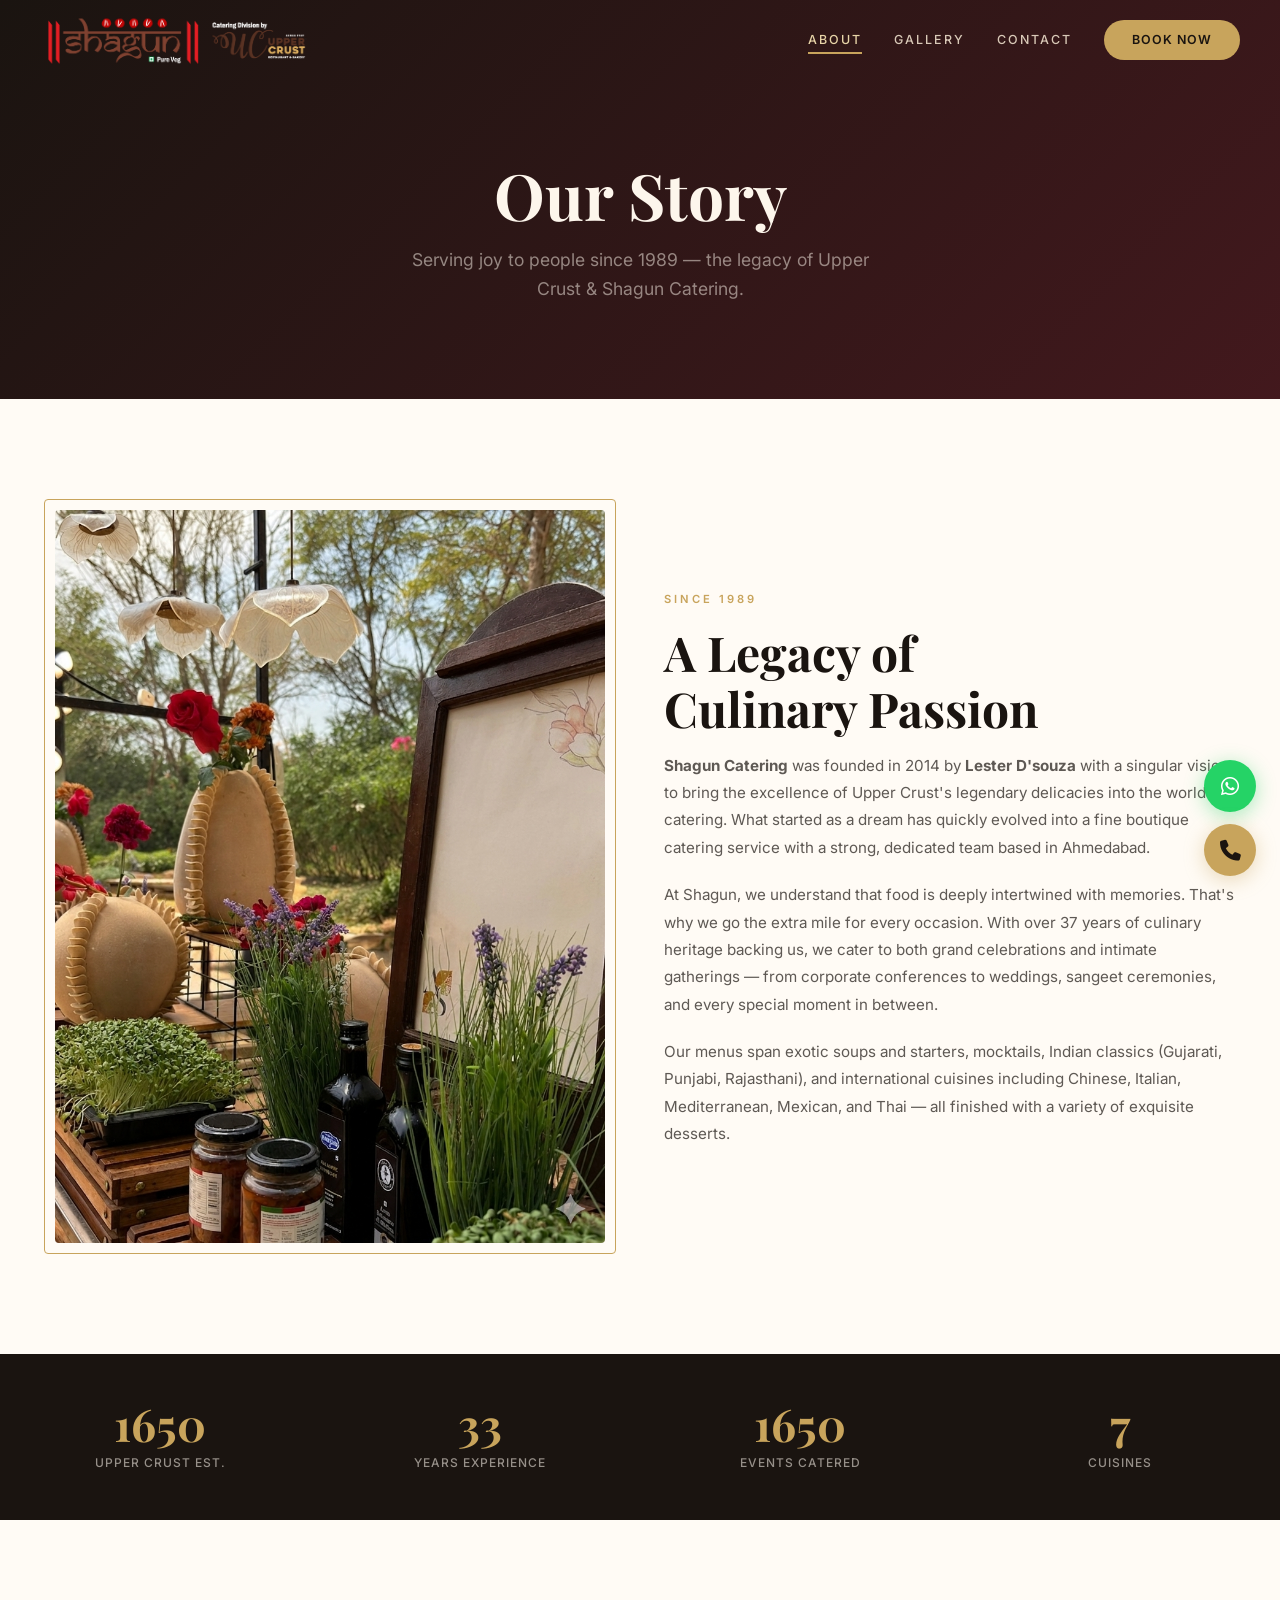
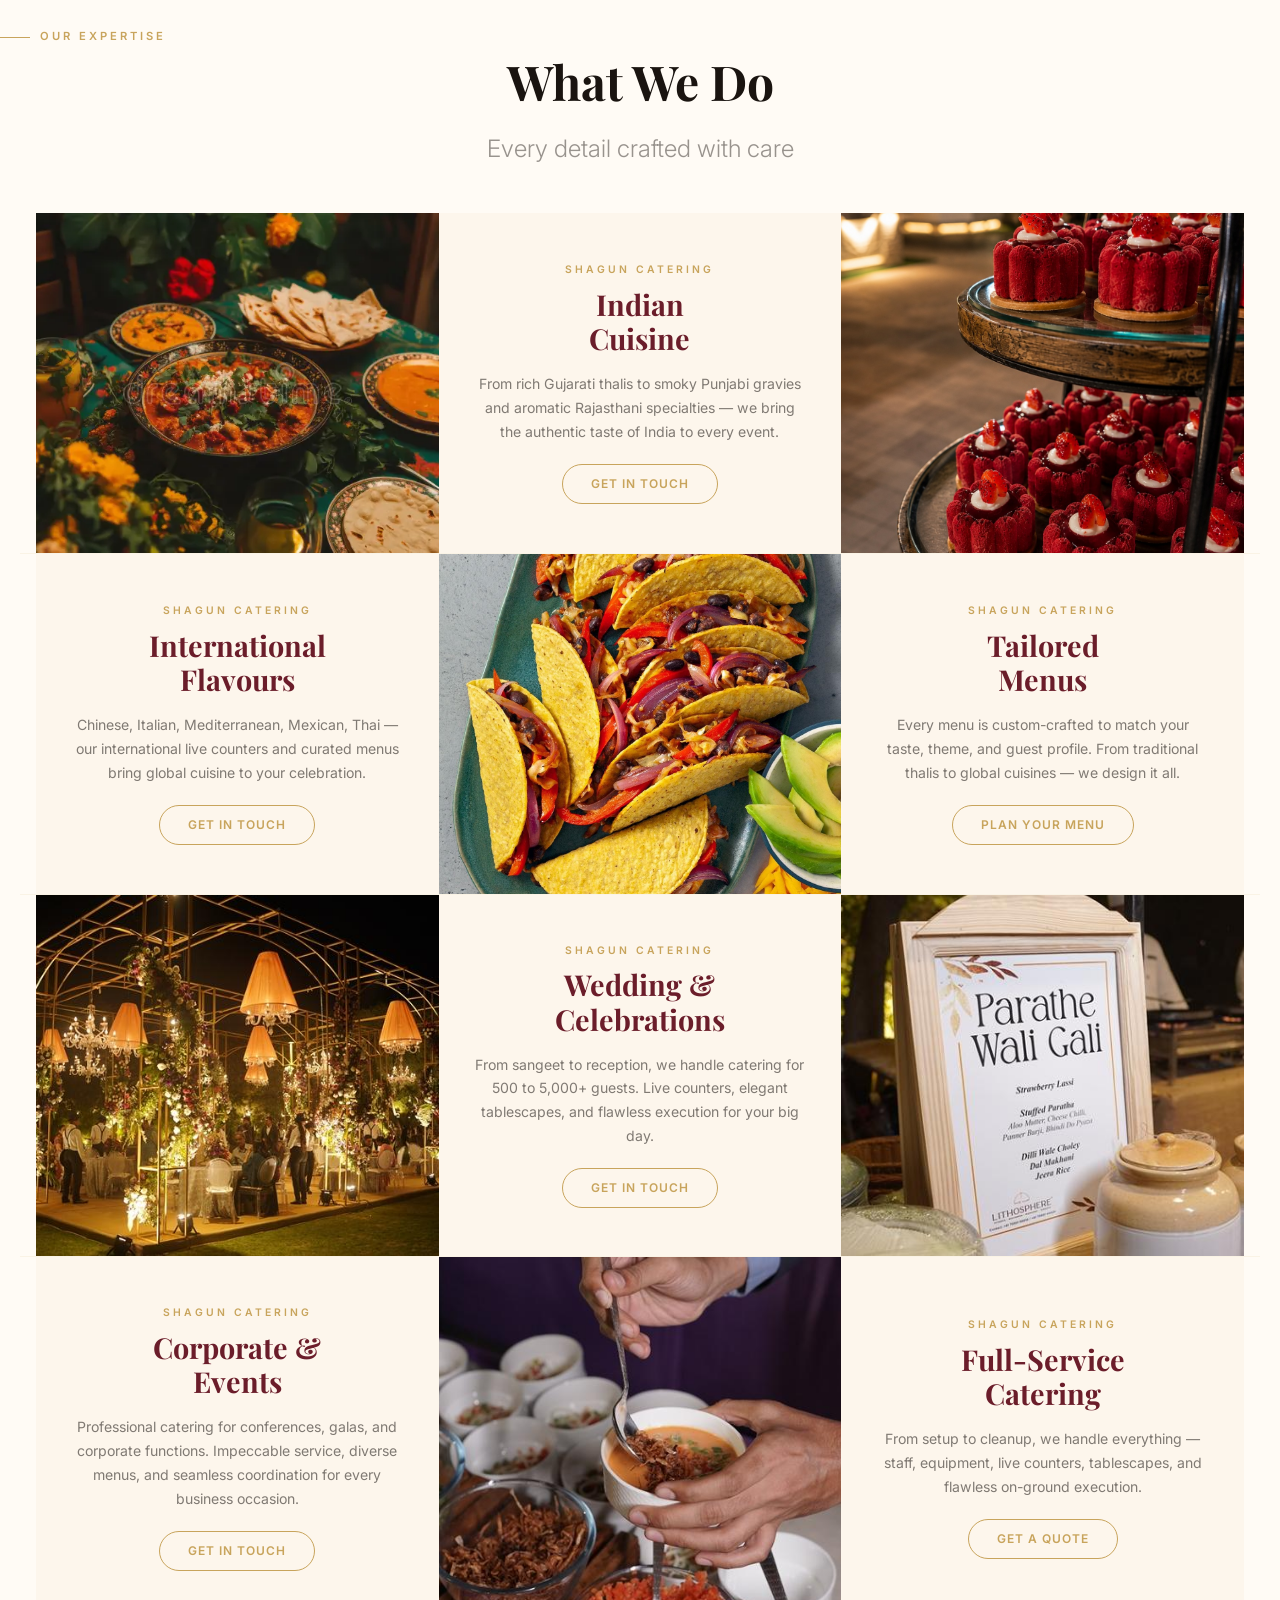
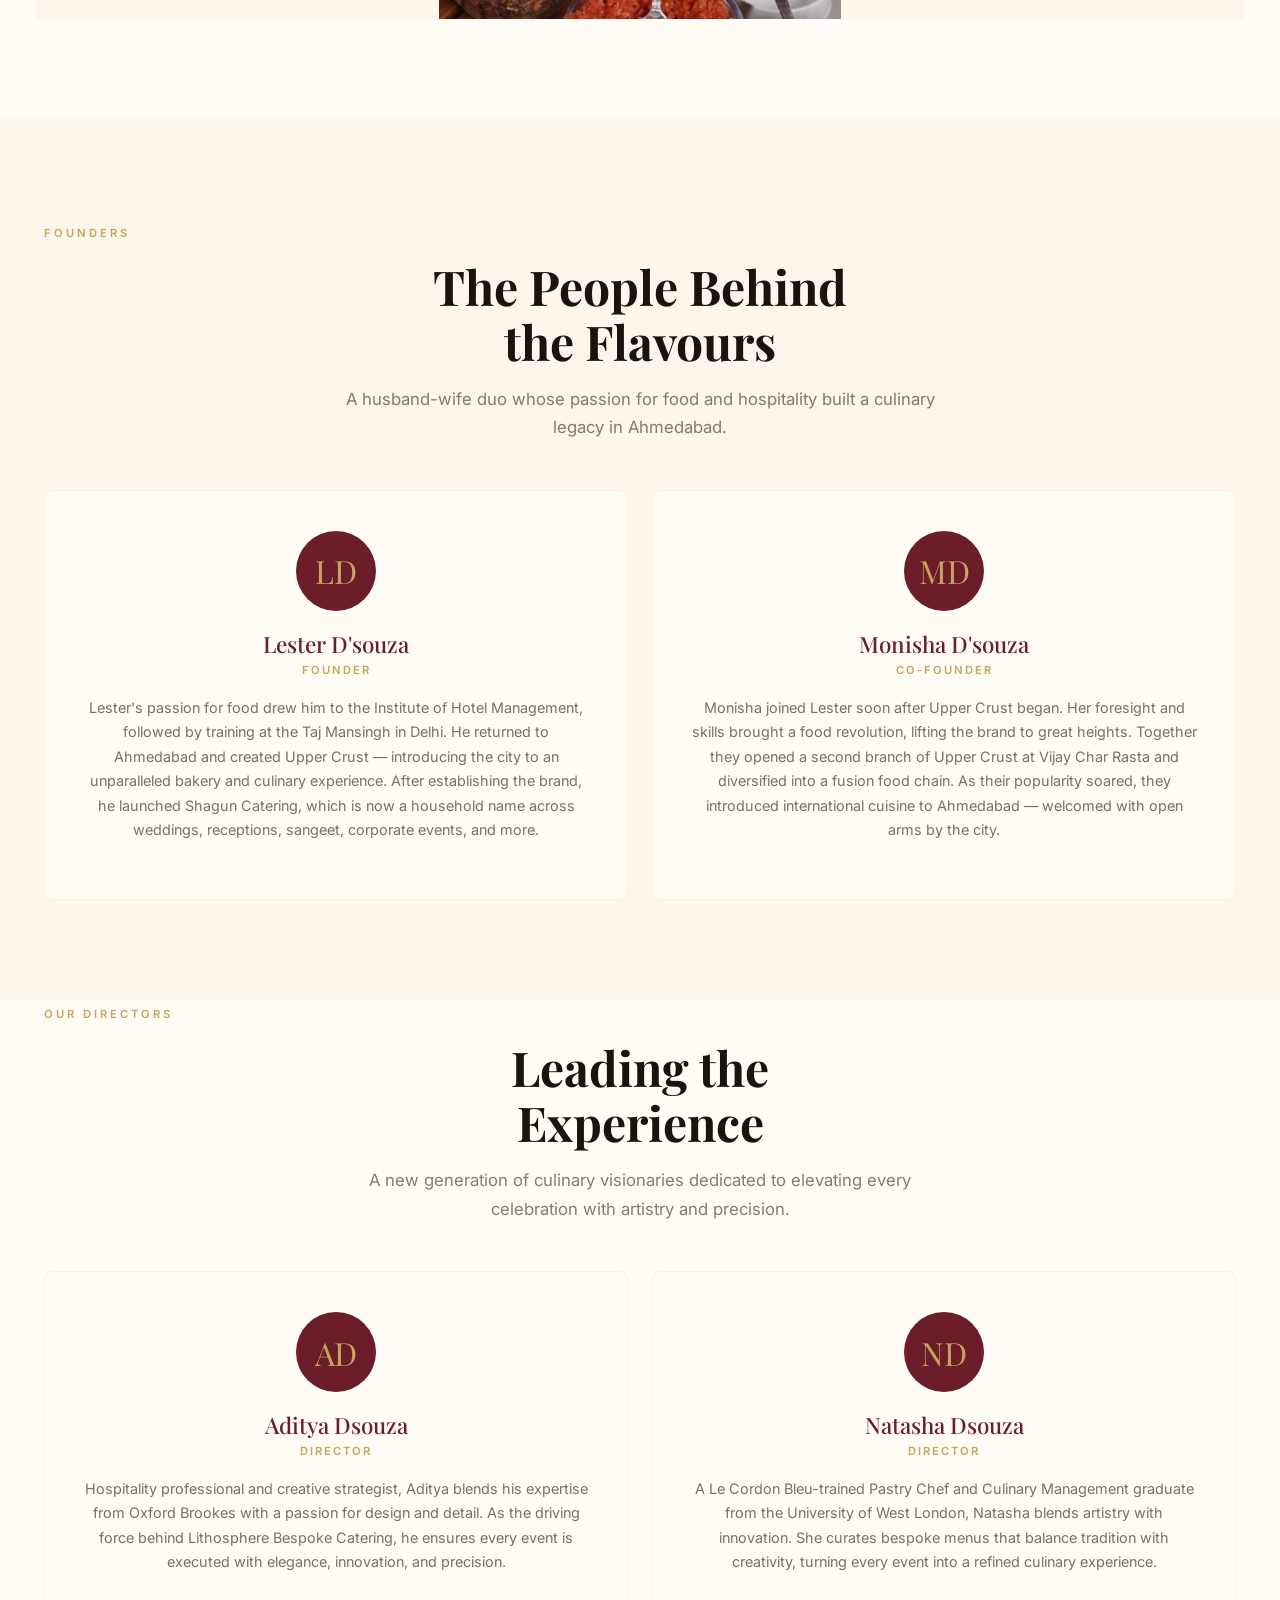
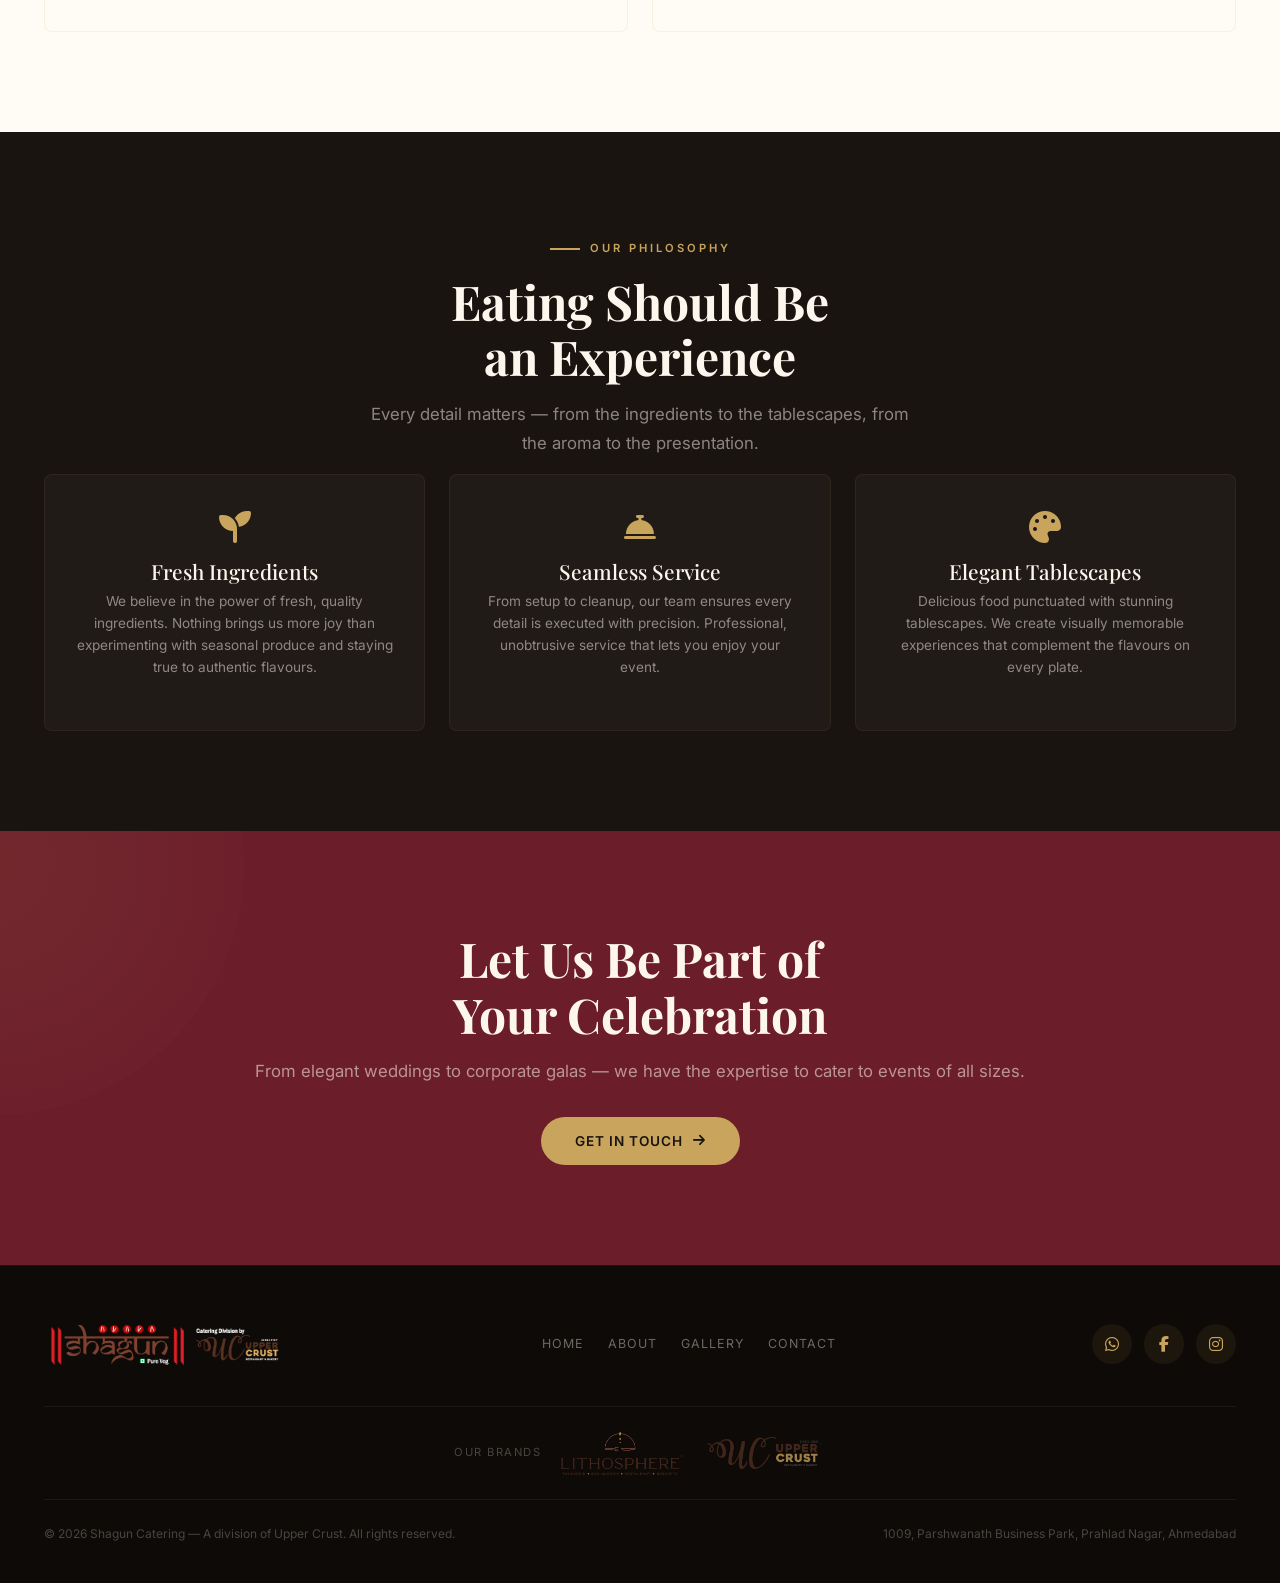
==== commit 6087ced4: "Replace cuisine/gallery images with new food photos" ====
--- a/about.html
+++ b/about.html
@@ -128,7 +128,7 @@
         <div class="col-lg-6 col-12">
           <div class="reveal-left">
             <div style="padding:10px;border:1.5px solid var(--gold);border-radius:4px;display:flex;align-items:center;line-height:0;">
-              <img loading="lazy" decoding="async" src="images/gallery/IMG-20260613-WA0019.jpg"
+              <img loading="lazy" decoding="async" src="images/gallery/Gemini_Generated_Image_ma54iema54iema54.png"
                 alt="Shagun Catering exquisite food presentation and plating at an event in Ahmedabad"
                 style="display:block;width:100%;height:auto;">
             </div>
@@ -190,7 +190,7 @@
         style="font-size:0.5em;font-family:var(--font-body);font-weight:300;color:rgba(26,20,16,0.45);">Every detail
         crafted with care</span></h2>
     <div class="about-grid-row">
-      <div class="about-grid-img" style="background-image:url(images/gallery/IMG-20251223-WA0033.jpg)"></div>
+      <div class="about-grid-img" style="background-image:url(images/gallery/indian-cuisine-table-setting-dinner-traditional-dishes-decor-371924027.png)"></div>
       <div class="about-grid-content">
         <span class="about-grid-sub">Shagun Catering</span>
         <h3 class="about-grid-title">Indian<br>Cuisine</h3>
@@ -212,7 +212,7 @@
         <a href="contact.html" class="btn btn-gold-outline" style="padding:10px 28px;font-size:0.75rem;">Get in
           Touch</a>
       </div>
-      <div class="about-grid-img" style="background-image:url(images/gallery/_DSC0696.JPG)"></div>
+      <div class="about-grid-img" style="background-image:url(images/gallery/mexican%20food.jpg)"></div>
       <div class="about-grid-content">
         <span class="about-grid-sub">Shagun Catering</span>
         <h3 class="about-grid-title">Tailored<br>Menus</h3>
